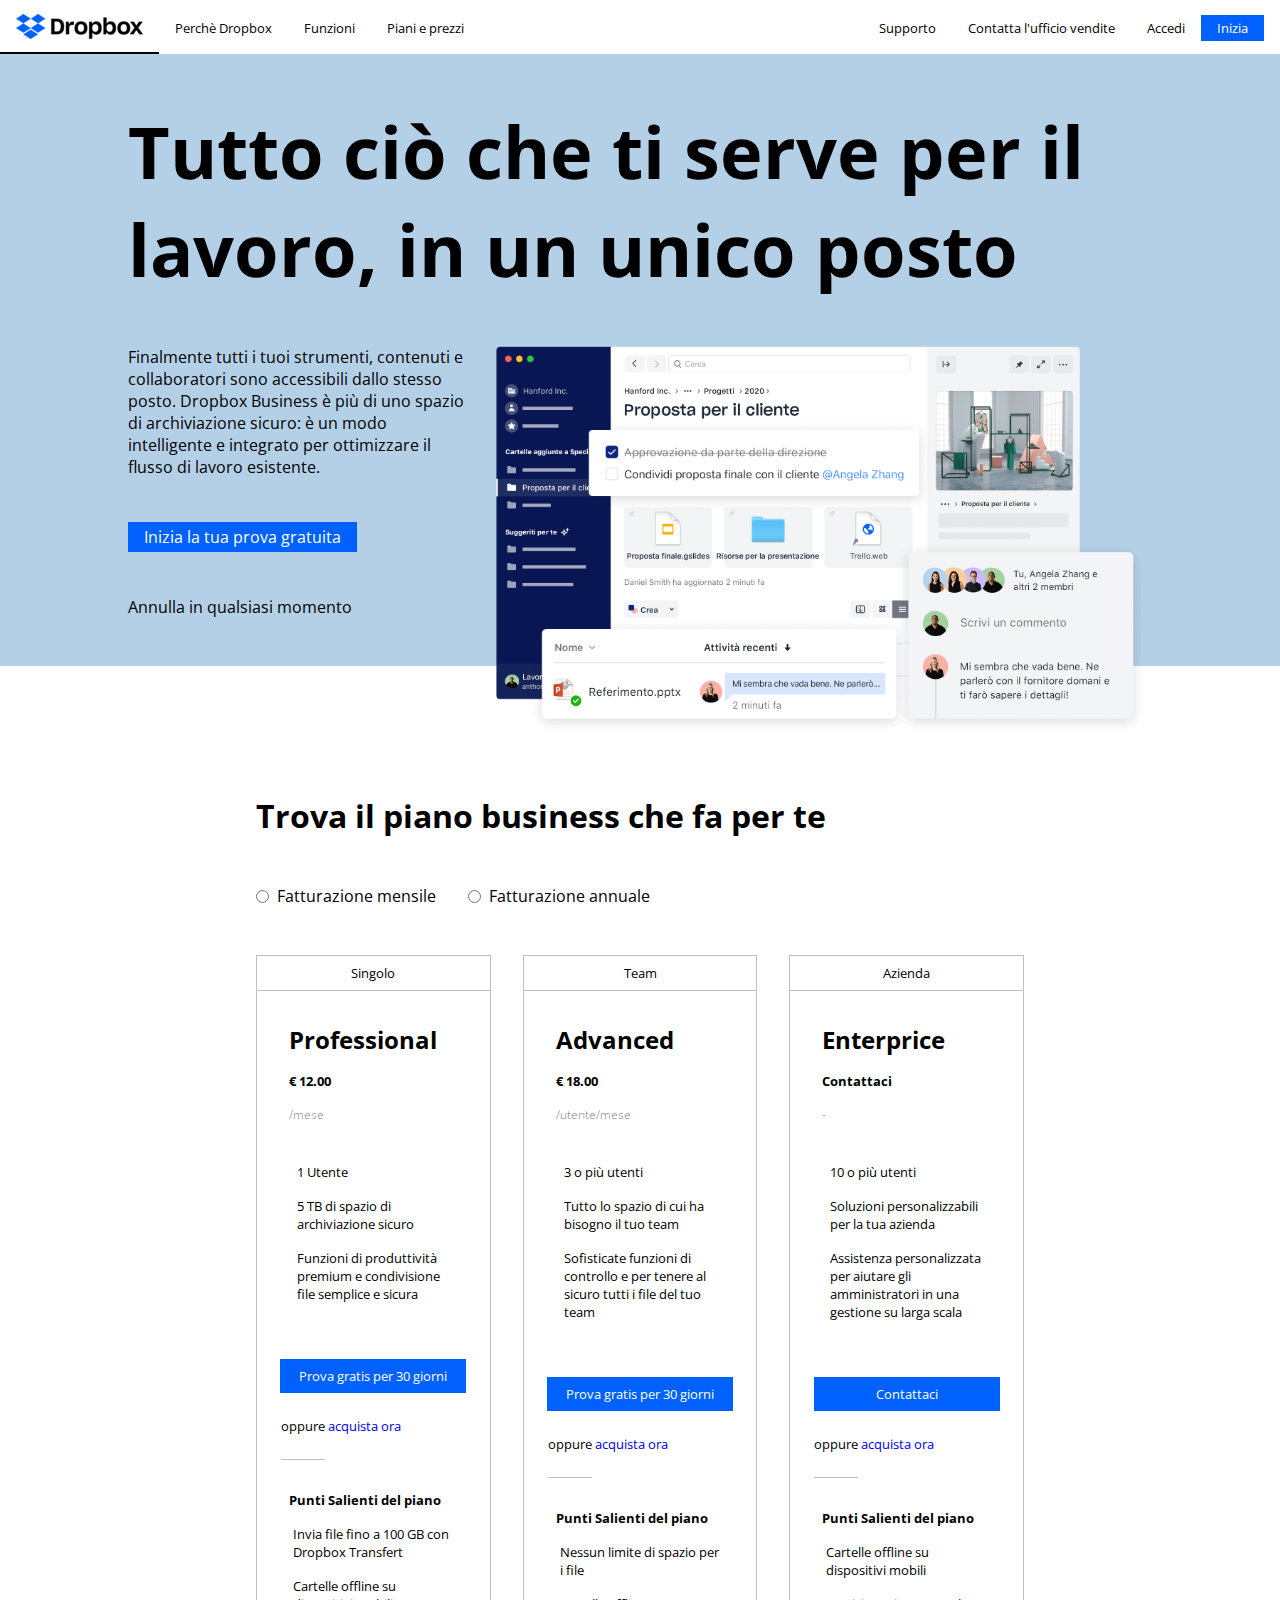
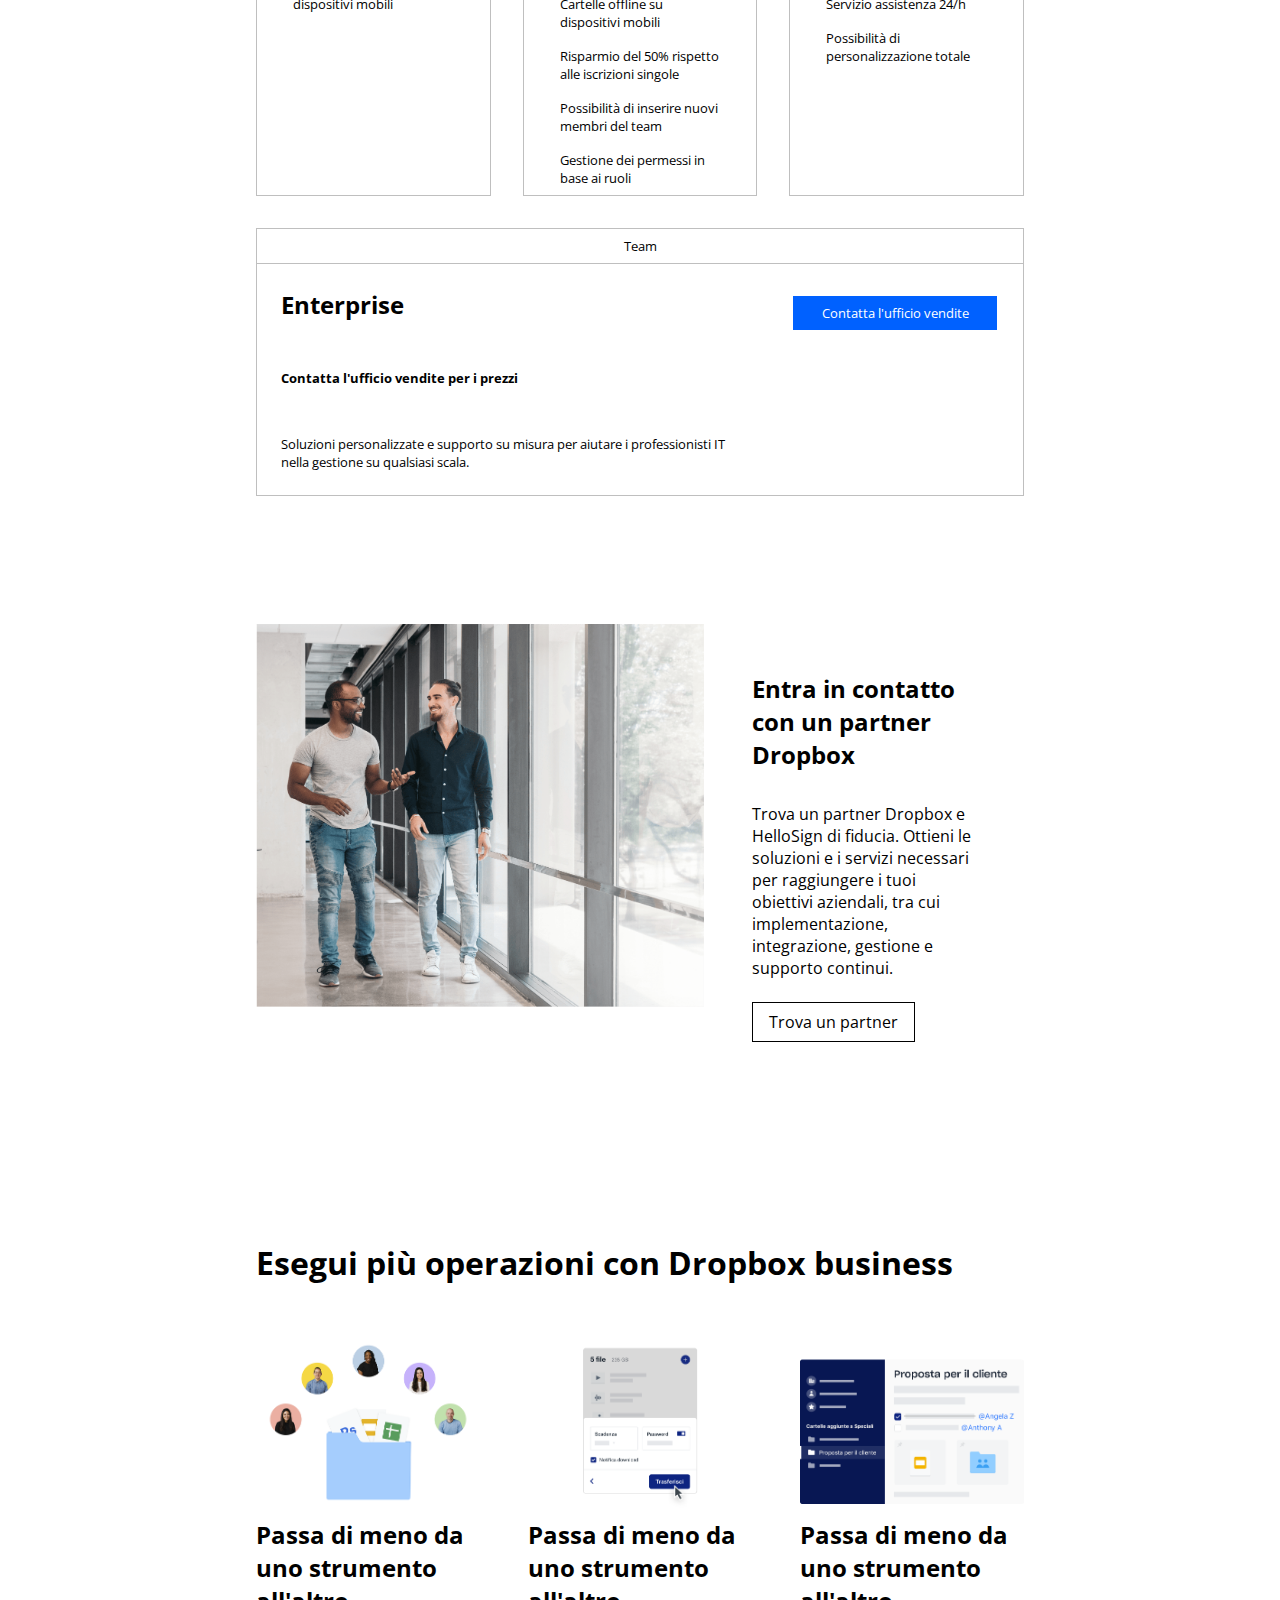
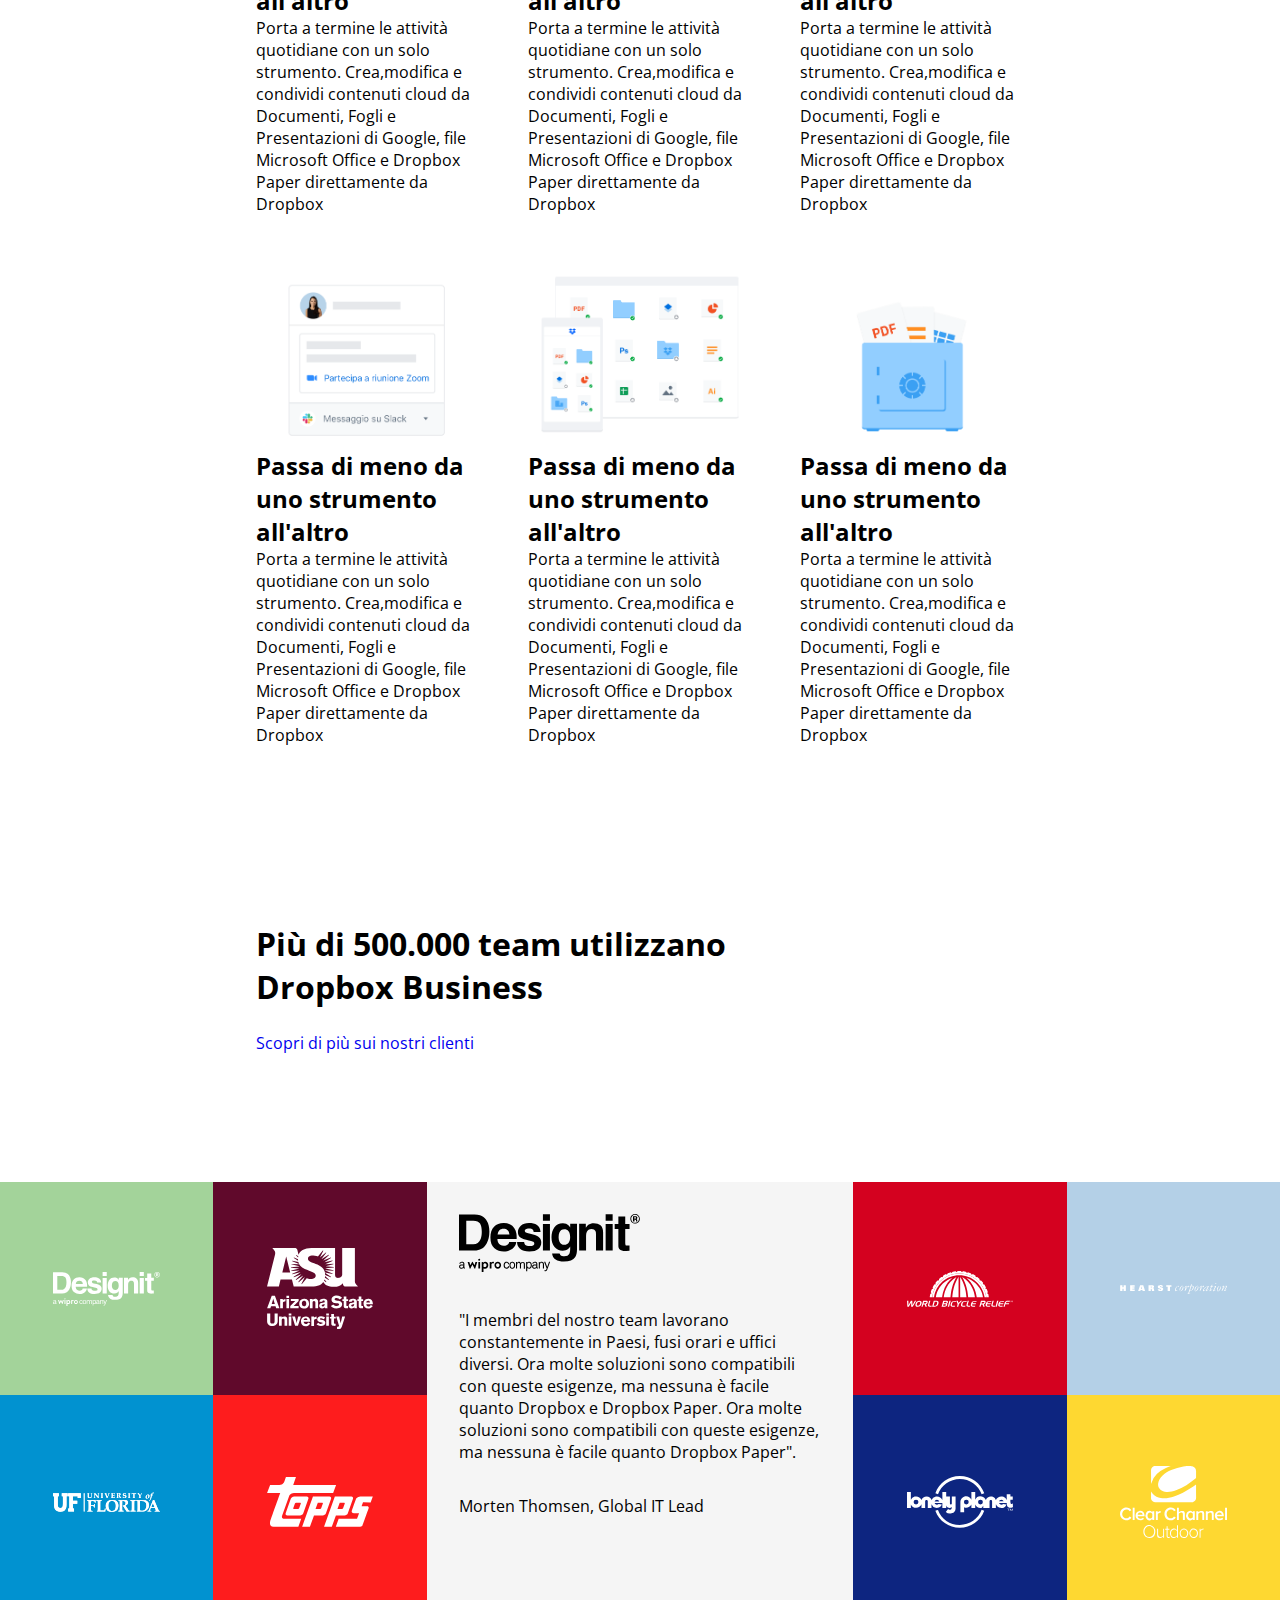
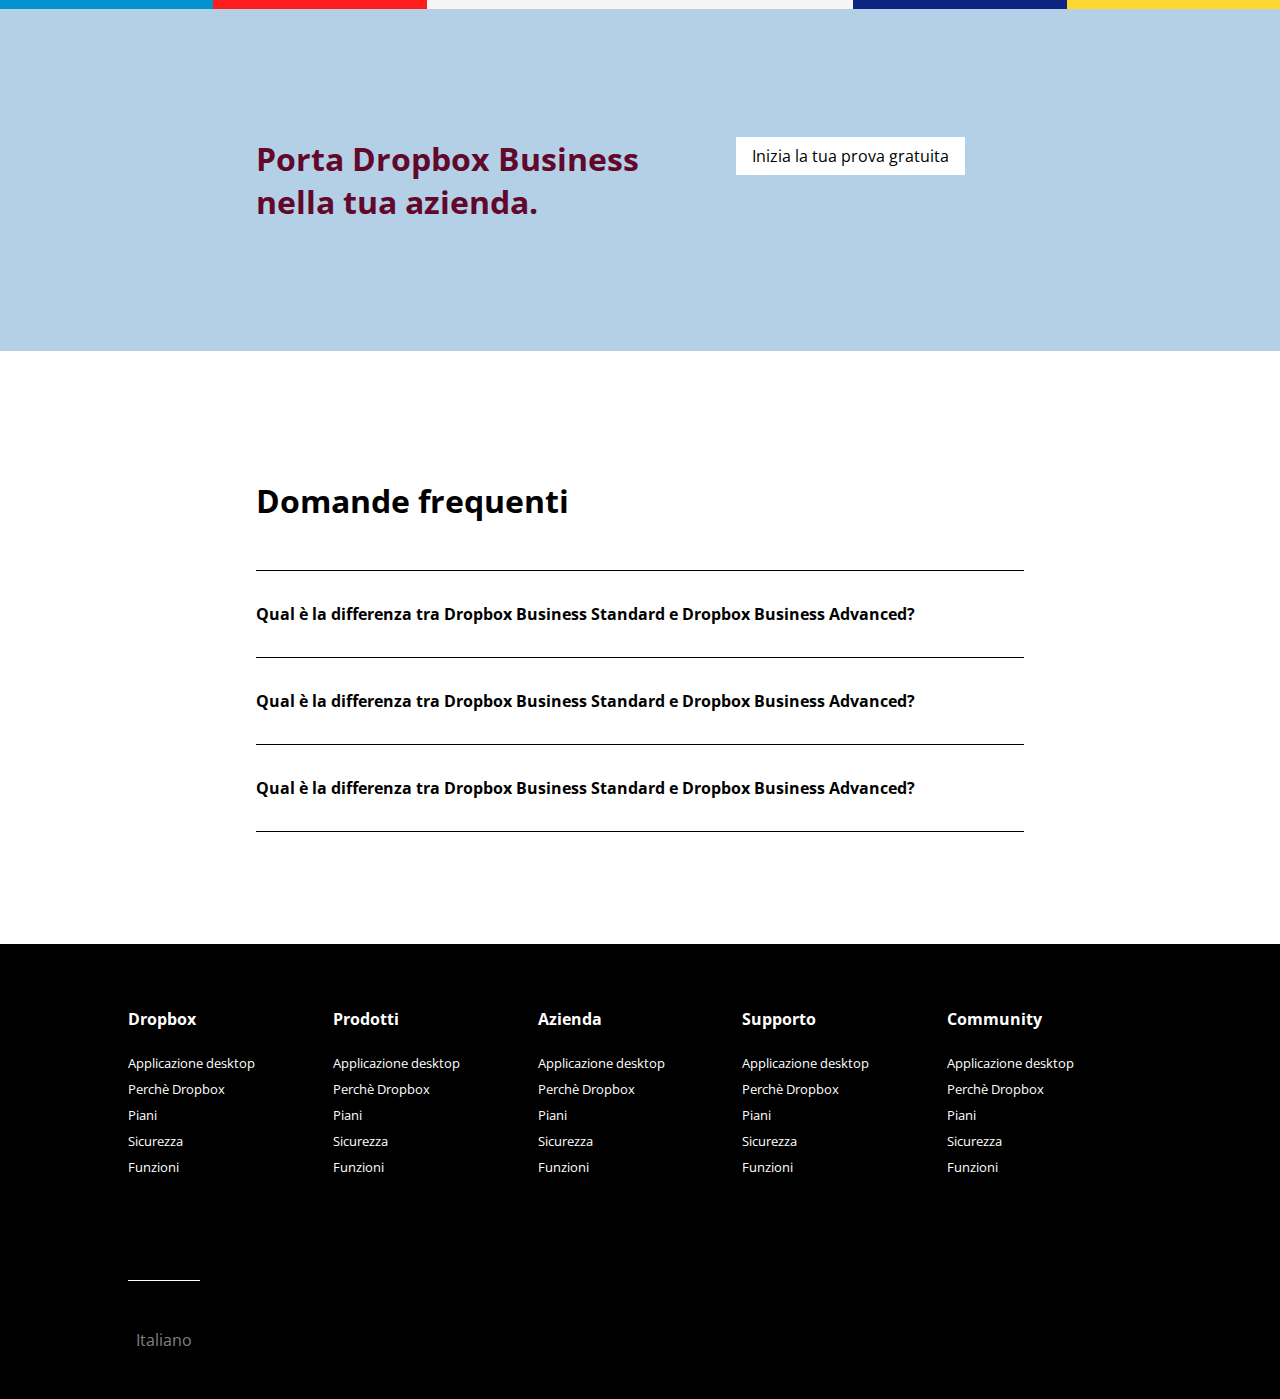
==== index.html @ 18e03925 "various fix" ====
<!DOCTYPE html>
<html lang="en">
<head>
    <meta charset="UTF-8">
    <meta name="viewport" content="width=device-width, initial-scale=1.0">
    <title>DropBox</title>
    <link rel="preconnect" href="https://fonts.googleapis.com">
    <link rel="preconnect" href="https://fonts.gstatic.com" crossorigin>
    <link href="https://fonts.googleapis.com/css2?family=Open+Sans:wght@300;400;500;600;700;800&display=swap" rel="stylesheet">
    <link rel="stylesheet" href="https://cdnjs.cloudflare.com/ajax/libs/font-awesome/6.4.0/css/all.min.css" integrity="sha512-iecdLmaskl7CVkqkXNQ/ZH/XLlvWZOJyj7Yy7tcenmpD1ypASozpmT/E0iPtmFIB46ZmdtAc9eNBvH0H/ZpiBw==" crossorigin="anonymous" referrerpolicy="no-referrer" />
    <link rel="stylesheet" href="./assets/css/style.css">
</head>
<body class="debu">

    <header>
        <nav class="d_flex space_between">
            <div class="left_nav col_5 d_flex items_center">
                <div class="logo d_flex items_center">
                    <a href="#">
                        <img src="./assets/img/logo-small.png" alt="logo dropbox">
                    </a>
                </div>
                <ul class="unstyled_list d_flex items_center">
                    <li>
                        <a href="#">Perchè Dropbox</a>
                    </li>
                    <li>
                        <a href="#">Funzioni</a>
                    </li>
                    <li>
                        <a href="#">Piani e prezzi</a>
                    </li>
                </ul>
            </div>
            <!-- /.left_nav -->

            <div class="right_nav col_5 d_flex items_center flex_end">
                <ul class="unstyled_list d_flex">
                    <li>
                        <a href="#">Supporto</a>
                    </li>
                    <li>
                        <a href="#">Contatta l'ufficio vendite</a>
                    </li>
                    <li>
                        <a href="#">Accedi</a>
                    </li>
                </ul>
                
                <div class="btn_blue">
                    <a href="#">Inizia</a>
                </div>
            </div>
            <!-- /.right_nav -->

        </nav>
        <!-- /nav -->

    </header>
    <!-- /header -->

    <main>
        
        <section id="jumbo">
            <div class="container_centered p_top_6">
                <div id="jumbo_head">
                    <h2>Tutto ciò che ti serve per il lavoro, in un unico posto</h2>
                </div>
                <div id="jumbo_content" class="d_flex p_top_6">
                    <div id="jumbo_description" class="col_4">
                        <div>
                            <p>
                                Finalmente tutti i tuoi strumenti, contenuti e collaboratori sono accessibili dallo stesso posto. Dropbox Business è più di uno spazio di archiviazione sicuro: è un modo intelligente e integrato per ottimizzare il flusso di lavoro esistente.
                            </p>
                        </div>
                        <div class="btn_blue">
                            <a href="#">Inizia la tua prova gratuita</a>
                        </div>
                        <div>Annulla in qualsiasi momento</div>
                        <div>
                            <a href="#planes">
                                <i class="fa-solid fa-arrow-down fa-2xl"></i>
                            </a>
                        </div>
                    </div>
                    <div id="jumbo_img" class="col_8">
                        <img width="100%" src="./assets/img/jumbo.png" alt="immagine jumbotron">
                    </div>
                </div>
            </div>
        </section>
        <!-- /#jumbo -->


        <section id="planes" class="p_top_16">
            <div class="container_centered_xs">
                <h3>
                    Trova il piano business che fa per te
                </h3>
                <div id="billing" class="d_flex gap_4 pad_y_6">
                    <div class="d_flex items_center gap_1">
                        <input type="radio" name="billing" value="month">Fatturazione mensile
                    </div>
                    <div class="d_flex items_center gap_1">
                        <input type="radio" name="billing" value="year">Fatturazione annuale
                    </div>
                </div>
                <!-- /#billing -->

                <div class="row d_flex gap_4">

                    <div class="col_4 plane_col">

                        <div class="text_center name_plane">
                            <i class="fa-solid fa-user"></i>
                            <span>Singolo</span>
                        </div>

                        <div class="plane_block p_top_3">
                            <div>
                                <h4>Professional</h4>
                            </div>
    
                            <div>
                                <strong>&euro; 12.00</strong>
                            </div>
    
                            <div class="term">
                                /mese
                            </div>
                        </div>

                        <div class="plane_block p_top_3">
                            <div class="d_flex gap_1">
                                <div>
                                    <i class="fa-solid fa-user"></i>
                                </div>
                                1 Utente
                            </div>
    
                            <div class="d_flex gap_1">
                                <div>
                                    <i class="fa-solid fa-folder"></i>
                                </div>
                                5 TB di spazio di archiviazione sicuro
                            </div>
    
                            <div class="d_flex gap_1">
                                <div>
                                    <i class="fa-solid fa-share-nodes"></i>
                                </div>
                                Funzioni di produttività premium e condivisione file semplice e sicura
                            </div>
                        </div>

                        <div class="links">
                            <div class="btn_blue_big p_top_6">
                                <a href="#">Prova gratis per 30 giorni</a>
                            </div> 
                        </div>

                        <div class="p_top_3 ">
                            <span>oppure</span>
                            <a href="#">acquista ora</a>
                        </div>

                        <div class="plane_block p_top_6">
                            <div >
                                <strong>Punti Salienti del piano</strong>
                            </div>
    
                            <div class="d_flex">
                                <div>
                                    <i class="fa-solid fa-check fa-lg"></i>
                                </div>
                                <div>Invia file fino a 100 GB con Dropbox Transfert</div>
                            </div>
    
                            <div class="d_flex">
                                <div>
                                    <i class="fa-solid fa-check fa-lg"></i>
                                </div>
                                <div>Cartelle offline su dispositivi mobili</div>
                            </div>
                        </div>
                    </div>
                    <!-- /.col_4 -->

                    <div class="col_4 plane_col">

                        <div class="text_center name_plane">
                            <i class="fa-solid fa-users"></i>
                            <span>Team</span>
                        </div>

                        <div class="plane_block p_top_3">
                            <div>
                                <h4>Advanced</h4>
                            </div>
    
                            <div>
                                <strong>&euro; 18.00</strong>
                            </div>
    
                            <div class="term">
                                /utente/mese
                            </div>
                        </div>

                        <div class="plane_block p_top_3">
                            <div class="d_flex gap_1">
                                <div>
                                    <i class="fa-solid fa-users"></i>
                                </div>
                                3 o più utenti
                            </div>
    
                            <div class="d_flex gap_1">
                                <div>
                                    <i class="fa-solid fa-folder"></i>
                                </div>
                                Tutto lo spazio di cui ha bisogno il tuo team
                            </div>
    
                            <div class="d_flex gap_1">
                                <div>
                                    <i class="fa-solid fa-share-nodes"></i>
                                </div>
                                Sofisticate funzioni di controllo e per tenere al sicuro tutti i file del tuo team
                            </div>
                        </div>

                        <div class="links">
                            <div class="btn_blue_big p_top_6">
                                <a href="#">Prova gratis per 30 giorni</a>
                            </div>
                        </div>
                        
                        <div class="p_top_3 ">
                            <span>oppure</span>
                            <a href="#">acquista ora</a>
                        </div>

                        <div class="plane_block p_top_6">
                            <div >
                                <strong>Punti Salienti del piano</strong>
                            </div>
    
                            <div class="d_flex">
                                <div>
                                    <i class="fa-solid fa-check fa-lg"></i>
                                </div>
                                <div>Nessun limite di spazio per i file</div>
                            </div>
    
                            <div class="d_flex">
                                <div>
                                    <i class="fa-solid fa-check fa-lg"></i>
                                </div>
                                <div>Cartelle offline su dispositivi mobili</div>
                            </div>

                            <div class="d_flex">
                                <div>
                                    <i class="fa-solid fa-check fa-lg"></i>
                                </div>
                                <div>Risparmio del 50% rispetto alle iscrizioni singole</div>
                            </div>
                            
                            <div class="d_flex">
                                <div>
                                    <i class="fa-solid fa-check fa-lg"></i>
                                </div>
                                <div>Possibilità di inserire nuovi membri del team</div>
                            </div>
                            
                            <div class="d_flex">
                                <div>
                                    <i class="fa-solid fa-check fa-lg"></i>
                                </div>
                                <div>Gestione dei permessi in base ai ruoli</div>
                            </div>
                        </div>
                    </div>
                    <!-- /.col_4 -->

                    <div class="col_4 plane_col">

                        <div class="text_center name_plane">
                            <i class="fa-solid fa-building"></i>
                            <span>Azienda</span>
                        </div>

                        <div class="plane_block p_top_3">
                            <div>
                                <h4>Enterprice</h4>
                            </div>
    
                            <div>
                                <strong>Contattaci</strong>
                            </div>
    
                            <div class="term">
                                -
                            </div>
                        </div>

                        <div class="plane_block p_top_3">
                            <div class="d_flex gap_1">
                                <div>
                                    <i class="fa-solid fa-user"></i>
                                </div>
                                10 o più utenti
                            </div>
    
                            <div class="d_flex gap_1">
                                <div>
                                    <i class="fa-solid fa-folder"></i>
                                </div>
                                Soluzioni personalizzabili per la tua azienda
                            </div>
    
                            <div class="d_flex gap_1">
                                <div>
                                    <i class="fa-solid fa-share-nodes"></i>
                                </div>
                                Assistenza personalizzata per aiutare gli amministratori in una gestione su larga scala
                            </div>
                        </div>

                        <div class="links">
                            <div class="btn_blue_big p_top_6">
                                <a href="#">Contattaci</a>
                            </div>
                        </div>

                        <div class="p_top_3 ">
                            <span>oppure</span>
                            <a href="#">acquista ora</a>
                        </div>

                        <div class="plane_block p_top_6">
                            <div >
                                <strong>Punti Salienti del piano</strong>
                            </div>
    
                            <div class="d_flex">
                                <div>
                                    <i class="fa-solid fa-check fa-lg"></i>
                                </div>
                                <div>Cartelle offline su dispositivi mobili</div>
                            </div>
    
                            <div class="d_flex">
                                <div>
                                    <i class="fa-solid fa-check fa-lg"></i>
                                </div>
                                <div>Servizio assistenza 24/h</div>
                            </div>
                            
                            <div class="d_flex">
                                <div>
                                    <i class="fa-solid fa-check fa-lg"></i>
                                </div>
                                <div>Possibilità di personalizzazione totale</div>
                            </div>
                        </div>
                    </div>
                    <!-- /.col_4 -->
                </div>
                <!-- /.row -->

                <div id="enterprise">
                    <div class="text_center name_plane">
                        <i class="fa-solid fa-building"></i>
                        <span>Team</span>
                    </div>

                    <div class="row d_flex">
                        <div class="col_8">
                            <div>
                                <h4>Enterprise</h4>
                            </div>
                            <div>
                                <strong>
                                    Contatta l'ufficio vendite per i prezzi
                                </strong>
                            </div>
                            <div>
                                Soluzioni personalizzate e supporto su misura per aiutare i professionisti IT nella gestione su qualsiasi scala.
                            </div>
                        </div>
                        <!-- /col_8 -->

                        <div class="col_4">
                            <div class="btn_blue_big p_top_4">
                                <a href="#">Contatta l'ufficio vendite</a>
                            </div>
                        </div>
                        <!-- /.col_4 -->

                    </div>

                </div>
                <!-- /#enterprise -->
            </div>
        </section>
        <!-- /#planes -->


        <section id="partner" class="p_top_16">
            <div class="container_centered_xs">
                <div class="row d_flex">
                    <div class="col_7">
                        <img width="100%" src="./assets/img/partner.png" alt="">
                    </div>
                    <!-- /col_7 -->

                    <div class="col_5">
                        <div>
                            <h4>
                                Entra in contatto con un partner Dropbox
                            </h4>
                        </div>
                        <div>
                            Trova un partner Dropbox e HelloSign di fiducia. Ottieni le soluzioni e i servizi necessari per raggiungere i tuoi obiettivi aziendali, tra cui implementazione, integrazione, gestione e supporto continui.
                        </div>
                        <div class="btn_light">
                            <a href="#">Trova un partner</a>
                        </div>
                    </div>
                    <!-- /.col_5 -->

                </div>
                <!-- /.row -->

            </div>
        </section>
        <!-- /#partner -->


        <section id="operations"  class="p_top_16">
            <div class="container_centered_xs">
                <div>
                    <h3>Esegui più operazioni con Dropbox business</h3>
                </div>

                <div class="row d_flex wrap p_top_3">
                    <div class="col_4">
                        <div>
                            <img width="100%" src="./assets/img/business-feature-switching-tools.png" alt="">
                        </div>

                        <div>
                            <h4>
                                Passa di meno da uno strumento all'altro
                            </h4>
                        </div>

                        <div>
                            Porta a termine le attività quotidiane con un solo strumento. Crea,modifica e condividi contenuti cloud da Documenti, Fogli e Presentazioni di Google, file Microsoft Office e Dropbox Paper direttamente da Dropbox
                        </div>

                    </div>
                    <!-- /.col_4 -->

                    <div class="col_4">
                        <div>
                            <img width="100%" src="./assets/img/business-feature-send-files-it.png" alt="">
                        </div>

                        <div>
                            <h4>
                                Passa di meno da uno strumento all'altro
                            </h4>
                        </div>

                        <div>
                            Porta a termine le attività quotidiane con un solo strumento. Crea,modifica e condividi contenuti cloud da Documenti, Fogli e Presentazioni di Google, file Microsoft Office e Dropbox Paper direttamente da Dropbox
                        </div>

                    </div>
                    <!-- /.col_4 -->

                    <div class="col_4">
                        <div>
                            <img width="100%" src="./assets/img/business-feature-coordinate-it.png" alt="">
                        </div>

                        <div>
                            <h4>
                                Passa di meno da uno strumento all'altro
                            </h4>
                        </div>

                        <div>
                            Porta a termine le attività quotidiane con un solo strumento. Crea,modifica e condividi contenuti cloud da Documenti, Fogli e Presentazioni di Google, file Microsoft Office e Dropbox Paper direttamente da Dropbox
                        </div>

                    </div>
                    <!-- /.col_4 -->

                    <div class="col_4">
                        <div>
                            <img width="100%" src="./assets/img/business-feature-integrations-it.png" alt="">
                        </div>

                        <div>
                            <h4>
                                Passa di meno da uno strumento all'altro
                            </h4>
                        </div>

                        <div>
                            Porta a termine le attività quotidiane con un solo strumento. Crea,modifica e condividi contenuti cloud da Documenti, Fogli e Presentazioni di Google, file Microsoft Office e Dropbox Paper direttamente da Dropbox
                        </div>

                    </div>
                    <!-- /.col_4 -->

                    <div class="col_4">
                        <div>
                            <img width="100%" src="./assets/img/business-feature-multi-device.png" alt="">
                        </div>

                        <div>
                            <h4>
                                Passa di meno da uno strumento all'altro
                            </h4>
                        </div>

                        <div>
                            Porta a termine le attività quotidiane con un solo strumento. Crea,modifica e condividi contenuti cloud da Documenti, Fogli e Presentazioni di Google, file Microsoft Office e Dropbox Paper direttamente da Dropbox
                        </div>

                    </div>
                    <!-- /.col_4 -->

                    <div class="col_4">
                        <div>
                            <img width="100%" src="./assets/img/business-feature-security.png" alt="">
                        </div>

                        <div>
                            <h4>
                                Passa di meno da uno strumento all'altro
                            </h4>
                        </div>

                        <div>
                            Porta a termine le attività quotidiane con un solo strumento. Crea,modifica e condividi contenuti cloud da Documenti, Fogli e Presentazioni di Google, file Microsoft Office e Dropbox Paper direttamente da Dropbox
                        </div>

                    </div>
                    <!-- /.col_4 -->

                </div>
            </div>
        </section>
        <!-- #operations -->


        <section id="clients" class="p_top_16">
            <div class="container_centered_xs">
                <div class="col_8">
                    <div class="p_top_3">
                        <h3>
                            Più di 500.000 team utilizzano Dropbox Business
                        </h3>
                    </div>
    
                    <div class="p_top_3">
                        <a href="#">Scopri di più sui nostri clienti</a>
                    </div>
                </div>
            </div>

            <div id="container_box_client" class="d_flex p_top_16">
                <div class="left_box col_4 d_flex wrap">
                    <div class="square_1">
                        <img src="./assets/img/designit.svg" alt="">
                    </div>
                    <div class="square_2">
                        <img src="./assets/img/arizona_state_university.svg" alt="">
                    </div>
                    <div class="square_3">
                        <img src="./assets/img/university_of_florida.svg" alt="">
                    </div>
                    <div class="square_4">
                        <img src="./assets/img/topps.svg" alt="">
                    </div>
                </div>
                <!-- /.left_box -->

                <div class="description_box col_4">
                    <div>
                        <img src="./assets/img/designit.svg" alt="">
                    </div>

                    <div>
                        "I membri del nostro team lavorano constantemente in Paesi, fusi orari e uffici diversi. Ora molte soluzioni sono compatibili con queste esigenze, ma nessuna è facile quanto Dropbox e Dropbox Paper. Ora molte soluzioni sono compatibili con queste esigenze, ma nessuna è facile quanto Dropbox Paper".
                    </div>

                    <div>
                        Morten Thomsen, Global IT Lead
                    </div>
                </div>
                <!-- /.description_box -->

                <div class="right_box col_4 d_flex wrap">
                    <div class="square_5">
                        <img src="./assets/img/world_bicycle_relief.svg" alt="">
                    </div>
                    <div class="square_6">
                        <img src="./assets/img/hearst_corp.svg" alt="">
                    </div>
                    <div class="square_7">
                        <img src="./assets/img/lonely_planet.svg" alt="">
                    </div>
                    <div class="square_8">
                        <img src="./assets/img/clear_channel.svg" alt="">
                    </div>
                </div>
                <!-- /.right_box -->

            </div>
            <!-- /.container_box_client -->

            <div id="business">
                <div class="container_centered_xs d_flex">
                    <div class="col_6">
                        <h3>Porta Dropbox Business nella tua azienda.</h3>
                    </div>
                    <div class="col_6">
                        <div class="btn_light d_flex">
                            <a href="#">Inizia la tua prova gratuita</a>
                        </div>
                    </div>
                </div>
            </div>
        </section>
        <!-- /#clients -->

        <section id="faq" class="p_top_16">
            <div class="container_centered_xs">
                <div>
                    <h3>Domande frequenti</h3>
                </div>

                <div class="question_row">
                    <div class=" d_flex space_between items_center">
                        <div class="question">
                            Qual è la differenza tra Dropbox Business Standard e Dropbox Business Advanced?
                        </div>
                        <div class="arrow">
                            <i class="fa-solid fa-chevron-down fa-xs"></i>
                            <i class="fa-solid fa-chevron-up fa-xs"></i>
                        </div>
                    </div>
                    <div class="answer p_top_4">
                        Lorem ipsum dolor sit amet consectetur adipisicing elit. Totam a veritatis placeat alias deleniti esse excepturi amet blanditiis quidem doloremque. Repudiandae ipsa magni ullam quas aperiam. Voluptatem aliquid temporibus neque.
                    </div>
                </div>

                <div class="question_row">
                    <div class=" d_flex space_between items_center">
                        <div class="question">
                            Qual è la differenza tra Dropbox Business Standard e Dropbox Business Advanced?
                        </div>
                        <div class="arrow">
                            <i class="fa-solid fa-chevron-down fa-xs"></i>
                            <i class="fa-solid fa-chevron-up fa-xs"></i>
                        </div>
                    </div>
                    <div class="answer p_top_4">
                        Lorem ipsum dolor sit amet consectetur adipisicing elit. Harum a officia assumenda hic quod neque voluptas esse porro, quia, accusamus nemo fugiat unde tempore ipsum sint. Ducimus rerum dignissimos praesentium?
                    </div>
                </div>

                <div class="question_row">
                    <div class=" d_flex space_between items_center">
                        <div class="question">
                            Qual è la differenza tra Dropbox Business Standard e Dropbox Business Advanced?
                        </div>
                        <div class="arrow">
                            <i class="fa-solid fa-chevron-down fa-xs"></i>
                            <i class="fa-solid fa-chevron-up fa-xs"></i>
                        </div>
                    </div>
                    <div class="answer p_top_4">
                        Lorem ipsum dolor sit amet consectetur adipisicing elit. Impedit consequuntur eveniet optio voluptate voluptas eum ipsa quidem sed aspernatur maiores ratione error adipisci earum doloribus, nihil, commodi soluta autem consectetur!
                    </div>
                </div>
            </div>
        </section>
        <!-- /#faq -->
        
    </main>
    <!-- /main -->

    <footer>
        <div class="container_centered">
            <div class="footer_top d_flex">
                <div>
                    <ul class="unstyled_list">
                        <li>
                            <h4>Dropbox</h4>
                        </li>
                        <li>
                            <a href="#">Applicazione desktop</a>
                        </li>
                        <li>
                            <a href="#">Perchè Dropbox</a>
                        </li>
                        <li>
                            <a href="#">Piani</a>
                        </li>
                        <li>
                            <a href="#">Sicurezza</a>
                        </li>
                        <li>
                            <a href="#">Funzioni</a>
                        </li>
                    </ul>
                </div>
                <div>
                    <ul class="unstyled_list">
                        <li>
                            <h4>Prodotti</h4>
                        </li>
                        <li>
                            <a href="#">Applicazione desktop</a>
                        </li>
                        <li>
                            <a href="#">Perchè Dropbox</a>
                        </li>
                        <li>
                            <a href="#">Piani</a>
                        </li>
                        <li>
                            <a href="#">Sicurezza</a>
                        </li>
                        <li>
                            <a href="#">Funzioni</a>
                        </li>
                    </ul>
                </div>
                <div>
                    <ul class="unstyled_list">
                        <li>
                            <h4>Azienda</h4>
                        </li>
                        <li>
                            <a href="#">Applicazione desktop</a>
                        </li>
                        <li>
                            <a href="#">Perchè Dropbox</a>
                        </li>
                        <li>
                            <a href="#">Piani</a>
                        </li>
                        <li>
                            <a href="#">Sicurezza</a>
                        </li>
                        <li>
                            <a href="#">Funzioni</a>
                        </li>
                    </ul>
                </div>
                <div>
                    <ul class="unstyled_list">
                        <li>
                            <h4>Supporto</h4>
                        </li>
                        <li>
                            <a href="#">Applicazione desktop</a>
                        </li>
                        <li>
                            <a href="#">Perchè Dropbox</a>
                        </li>
                        <li>
                            <a href="#">Piani</a>
                        </li>
                        <li>
                            <a href="#">Sicurezza</a>
                        </li>
                        <li>
                            <a href="#">Funzioni</a>
                        </li>
                    </ul>
                </div>
                <div>
                    <ul class="unstyled_list">
                        <li>
                            <h4>Community</h4>
                        </li>
                        <li>
                            <a href="#">Applicazione desktop</a>
                        </li>
                        <li>
                            <a href="#">Perchè Dropbox</a>
                        </li>
                        <li>
                            <a href="#">Piani</a>
                        </li>
                        <li>
                            <a href="#">Sicurezza</a>
                        </li>
                        <li>
                            <a href="#">Funzioni</a>
                        </li>
                    </ul>
                </div>
            </div>
            <!-- /.footer_top -->

            <div class="footer_bottom">
                <div class="language d_flex gap_1">
                    <div>
                        <i class="fa-solid fa-earth-americas"></i>
                    </div>
                    <div>Italiano</div>
                    <div>
                        <i class="fa-solid fa-sort-up fa-2xs"></i>
                    </div>
                </div>
            </div>
            <!-- /.footer_bottom -->

        </div>
    </footer>
    <!-- /footer -->

</body>
</html>
---- assets/css/style.css ----
/* #region common */

* {
    box-sizing: border-box;
    margin: 0;
    padding: 0;
}

body {
    font-family: 'Open Sans', sans-serif;
}

:root {
    --db-black: rgb(0, 0, 0);
    --db-white: rgb(255, 255, 255);
    --db-light: rgb(245, 245, 245);
    --db-btn: rgb(0, 97, 255);
    --db-bg-jumbo: rgb(180, 208, 231);
    --db-business: rgb(97, 8, 43);

    --db-big-square: rgb(245, 245, 245);
    --db-square1: rgb(163, 211, 154);
    --db-square2: rgb(96, 9, 43);
    --db-square3: rgb(1, 146, 208);
    --db-square4: rgb(254, 28, 29);
    --db-square5: rgb(212, 1, 31);
    --db-square6: rgb(180, 208, 231);
    --db-square7: rgb(13, 37, 128);
    --db-square8: rgb(254, 216, 49);
}

a {
    text-decoration: none;
}

header {
    position: sticky;
    top: 0;
    left: 0;
    background-color: var(--db-white);
}

header a {
    color: var(--db-black);
    font-size: 0.8rem;
}

h3 {
    font-size: 2rem;
}

h4 {
    font-size: 1.5rem;
}

footer {
    background-color: var(--db-black);
}


footer, footer a{
    color: white;
}
/* #endregion common */



/* #region header */

nav li {
    padding: 1rem;
}

.logo {
    height: 100%;
    padding: 0 1rem;
}

.logo img {
    display: block;
}

.right_nav > div {
    padding-right: 1rem;
}

/* #endregion header */



/* #region main */

/* section jumbo */
#jumbo {
    background-color: var(--db-bg-jumbo);
}

#jumbo_head {
    font-size: 3rem;
}


#jumbo_description > div {
    padding-bottom: 3rem;
}

#jumbo_description div:last-of-type {
    padding-bottom: 0;
}

#jumbo_description div:last-of-type a{
    color: var(--db-black);
}

#jumbo_img {
    margin-bottom: -5rem;
}

/* section planes */


.plane_col {
    border: 1px solid rgba(0, 0, 0, 0.25);
    font-size: 0.8rem;
}
.name_plane {
    border-bottom: 1px solid rgba(0, 0, 0, 0.25);
    padding: 0.5rem 0;
    font-size: 0.8rem;
}

.plane_col > div {
    padding-left: 1.5rem;
    padding-right: 1.5rem;
}

.plane_col > div.links {
    padding-left: 0;
    padding-right: 0;
}

#planes .btn_blue_big a {
    display: block;
    width: 80%;
    margin: auto;
}


.plane_block > div {
    padding: 0.5rem 0.5rem;
}



#planes .col_4 .p_top_3 span {
    padding-bottom: 1.5rem;
    border-bottom:  1px solid rgba(0, 0, 0, 0.25);
}

.fa-check {
    color: var(--db-btn);
    padding-right: 0.25rem;
}

.term {
    font-size: 0.75rem;
    color: grey;
    font-weight: 300;
}

#enterprise {
    margin-top: 2rem;
    border: 1px solid rgba(0, 0, 0, 0.25);
    font-size: 0.8rem;
}

#enterprise .col_8 > div {
    padding: 1.5rem;
}


/* section partner */
#partner .col_5 {
    padding: 3rem;
}

#partner .col_5 > div {
    padding-bottom: 2rem;
}

/* section operations */
#operations .row .col_4 {
    padding: 1.5rem;
}

#operations .row {
    margin: 0 -1.5rem;
}

/* section clients */

#container_box_client .left_box > div, #container_box_client .right_box > div {
    width: 50%;
    aspect-ratio: 1;

    display: flex;
    align-items: center;
    justify-content: center;
}

#clients img {
    width: 50%;
}

#clients .left_box img, #clients .right_box img {
    filter: invert(100%) sepia(99%) saturate(2%) hue-rotate(252deg) brightness(107%) contrast(100%);
}

#clients .description_box {
    background-color: var(--db-big-square);
    padding: 2rem;
}
#clients .description_box > div {
    padding-bottom: 2rem;
}

.square_1 {
    background-color: var(--db-square1);
}
.square_2 {
    background-color: var(--db-square2);
}
.square_3 {
    background-color: var(--db-square3);
}
.square_4 {
    background-color: var(--db-square4);
}
.square_5 {
    background-color: var(--db-square5);
}
.square_6 {
    background-color: var(--db-square6);
}
.square_7 {
    background-color: var(--db-square7);
}
.square_8 {
    background-color: var(--db-square8);
}

#business {
    background-color: var(--db-bg-jumbo);
}
#business .container_centered_xs > div {
    padding: 8rem 0;
}

#business .btn_light {
    padding-left: 6rem;
}

#business .btn_light a {
    border: none;
}

#business h3 {
    color: var(--db-business);
}
/* section faq */

#faq {
    padding-bottom: 7rem;
}

#faq h3 {
    padding-bottom: 3rem;
    border-bottom: 1px solid black;
}

#faq .question_row {
    border-bottom: 1px solid black;
    padding: 2rem 0;
}

.answer {
    font-size: 0.9rem;
    display: none;
}

.question_row .arrow :last-of-type {
    display: none;
}

.question {
    font-weight: 700;
}
/* #endregion main */



/* #region footer */

.footer_top h4 {
    font-size: 1rem;
}

.footer_top > div {
    width: calc(100% / 5);
    min-width: 150px;
    
    padding-top: 4rem;
}

.footer_top {
    padding-bottom: 6rem;
}

.footer_bottom {
    display: inline-block;
    color: grey;
    border-top: 1px solid white;
    padding: 3rem 0;
}

.footer_top ul li:first-of-type {
    padding-bottom: 1.5rem;
    font-size: 1rem;
}

.footer_top ul li {
    padding-bottom: 0.5rem;
    font-size: 0.8rem;
}
/* #endregion footer */


/* #region utilities */
.d_flex {
    display: flex;
}

.space_between {
    justify-content: space-between;
}

.items_center {
    align-items: center;
}

.flex_end {
    justify-content: flex-end;
}
.wrap {
    flex-wrap: wrap;
}

.gap_4 {
    gap: 2rem;
}

.gap_2 {
    gap: 1rem;
}

.gap_1 {
    gap: 0.5rem;
}

.pad_y_6 {
    padding: 3rem 0;
}

.p_top_3 {
    padding-top: 1.5rem;
}

.p_top_4 {
    padding-top: 2rem;
}

.p_top_6 {
    padding-top: 3rem;
}

.p_top_16 {
    padding-top: 8rem;
}

.text_center {
    text-align: center;
}

.unstyled_list {
    list-style: none;
}

.container_centered {
    width: 80%;
    max-width: 1170px;
    margin: auto;
}

.container_centered_xs {
    width: 60%;
    max-width: 1000px;
    margin: auto;
}

.col_4 {
    width: calc(100% / 12 * 4);
    min-width: 200px;
}
.col_5 {
    width: calc(100% / 12 * 5);
    min-width: 200px;
}

.col_6 {
    width: calc(100% / 12 * 6);
    min-width: 200px;
}

.col_7 {
    width: calc(100% / 12 * 7);
    min-width: 200px;
}
.col_8 {
    width: calc(100% / 12 * 8);
    min-width: 200px;
}

.btn_blue a {
    background-color: var(--db-btn);
    color: var(--db-white);
    padding: 0.25rem 1rem;
}

.btn_blue_big a {
    background-color: var(--db-btn);
    color: var(--db-white);
    padding: 0.5rem 0.5rem;
    text-align: center;
}

.btn_light a {
    background-color: var(--db-white);
    color: var(--db-black);
    padding: 0.5rem 1rem;
    border: 1px solid black;
}


/* #endregion utilities */

/* #region effects */

header li:hover, header .logo:hover {
    border-bottom: 2px solid black;
}

.btn_blue a {
    transition: background-color 0.3s;
}
.btn_blue a:hover {
    background-color: rgba(0, 98, 255, 0.7);
}

.btn_blue_big a {
    transition: background-color 0.3s;
}
.btn_blue_big a:hover {
    background-color: rgba(0, 98, 255, 0.7);
}


.btn_light a {
    transition: background-color 0.3s, color 0.3s;
}

.btn_light a:hover {
    background-color: var(--db-black);
    color: var(--db-light);
}


#clients .col_8 a:hover, #planes .col_4 .p_top_3 a:hover {
    text-decoration: underline;
}


#operations .col_4 {
    transition: box-shadow 0.5s;
}
#operations .col_4:hover {
    box-shadow: 0 0 10px rgba(0, 0, 0, 0.25);
}


.question_row:hover .answer {
    display: block;
}

.question_row:hover .arrow :last-of-type {
    display: block;
}
.question_row:hover .arrow :first-of-type {
    display: none;
}


footer a:hover {
    text-decoration: underline;
}

/* #endregion effects */

/* #region debug */
.debug header {
    background-color: red;
}

.debug main {
    min-height: 1000px;
    background-color: blue;
}

.debug footer {
    height: 400px;
    background-color: rgb(198, 0, 0);
}

.debug nav li {
    border: 1px dashed black;
}

.debug [class^=container_centered]{
    border: 1px dashed black;
    min-height: 200px;
}

.debug #jumbo_head {
    min-height: 50px;
    background-color: rgb(71, 71, 71);
}

.debug #jumbo_content {
    background-color: rgb(243, 101, 0);
    min-height: 200px;
}

.debug #jumbo_description, .debug #jumbo_img {
    background-color: yellow;
    min-height: 200px;
    border: 1px dashed black;
}

.debug #planes {
    background-color: bisque;
}

.debug #planes h3 {
    border: 1px dashed;
    font-size: 1.5rem;
}

.debug #billing > div {
    border: 1px dashed;
}

.debug #planes .row > .col_4 {
    min-height: 200px;
}

.debug #planes .col_4 > div {
    border: 1px dashed;
    padding: 1rem;
}

.debug [class^=col_] {
    border: 1px dashed;
    background-color: red;
}

.debug #enterprise {
    background-color: red;
}


.debug #partner {
    background-color: chocolate;
}
.debug #partner .row {
    min-height: 200px;
}

.debug #clients {
    background-color: springgreen;
}

.debug .footer_top > div {
    border: 1px dashed;
    background-color: yellow;
}

/* #endregion debug */
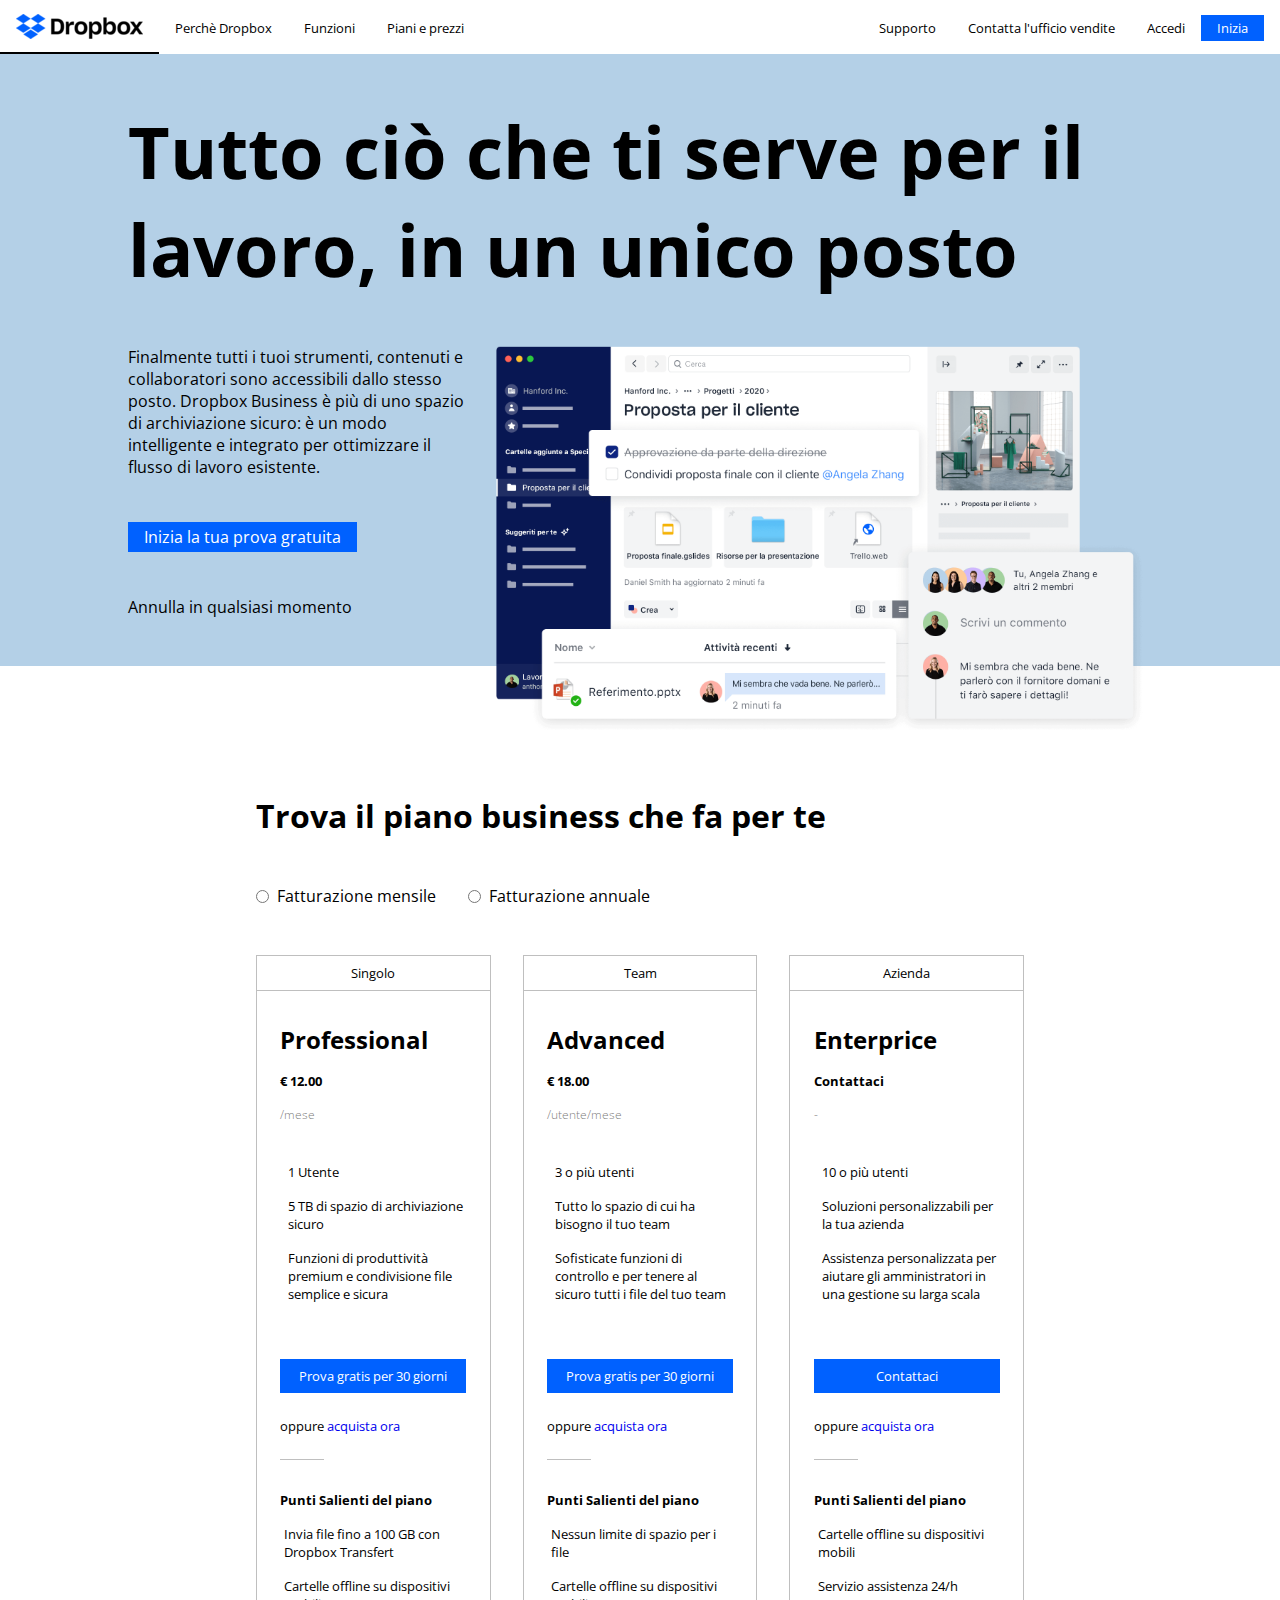
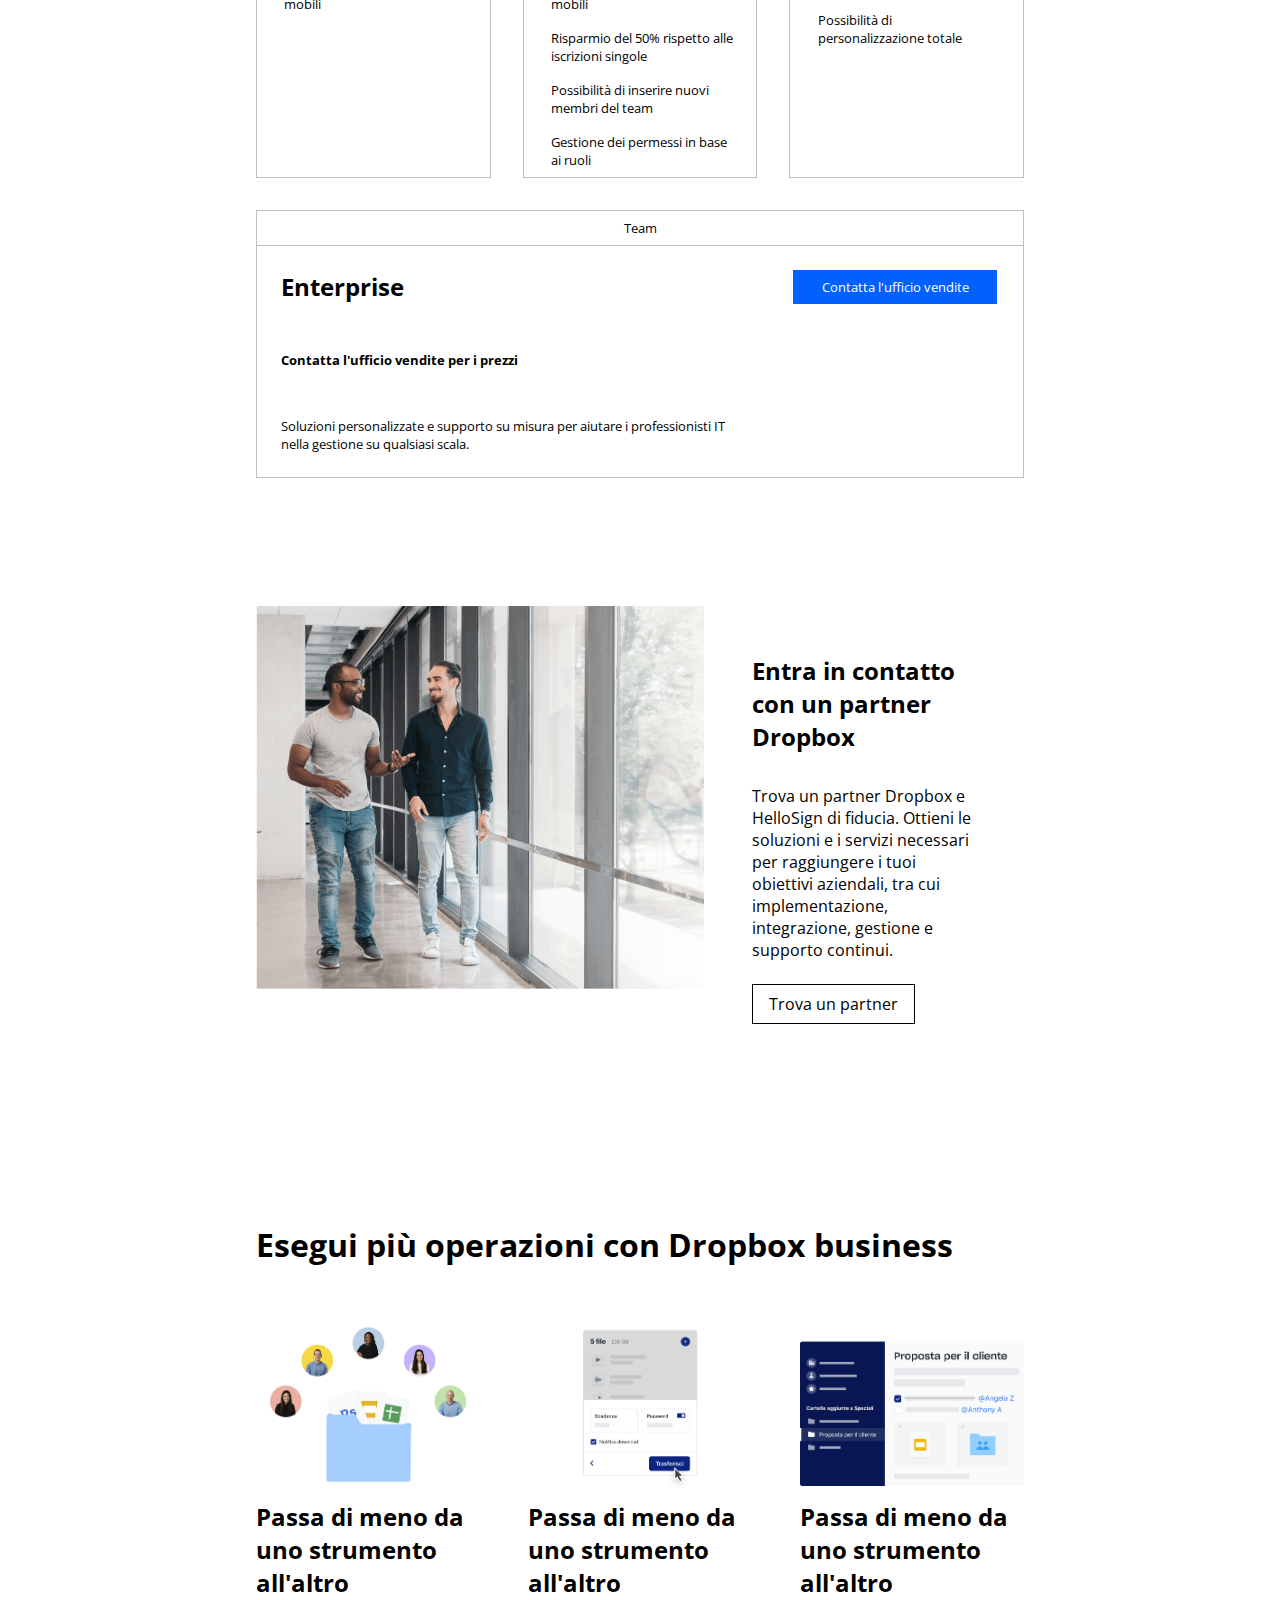
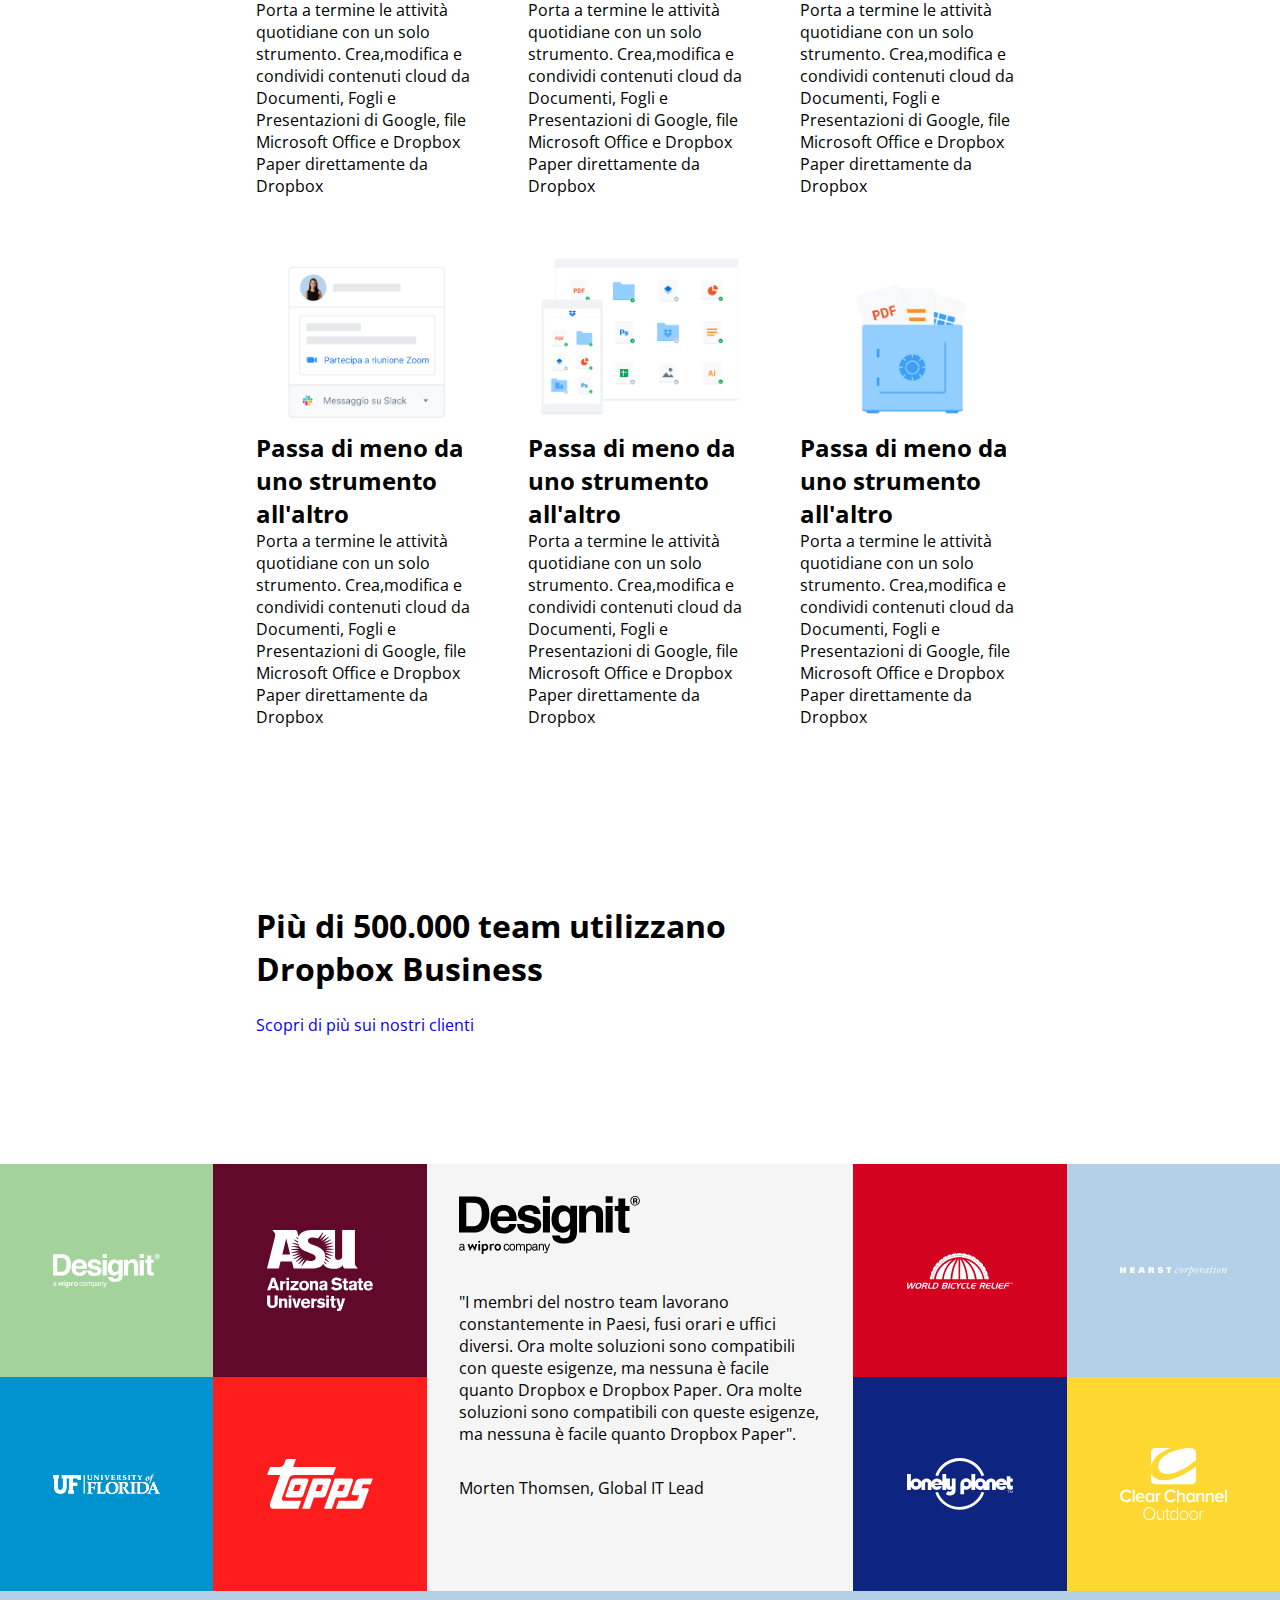
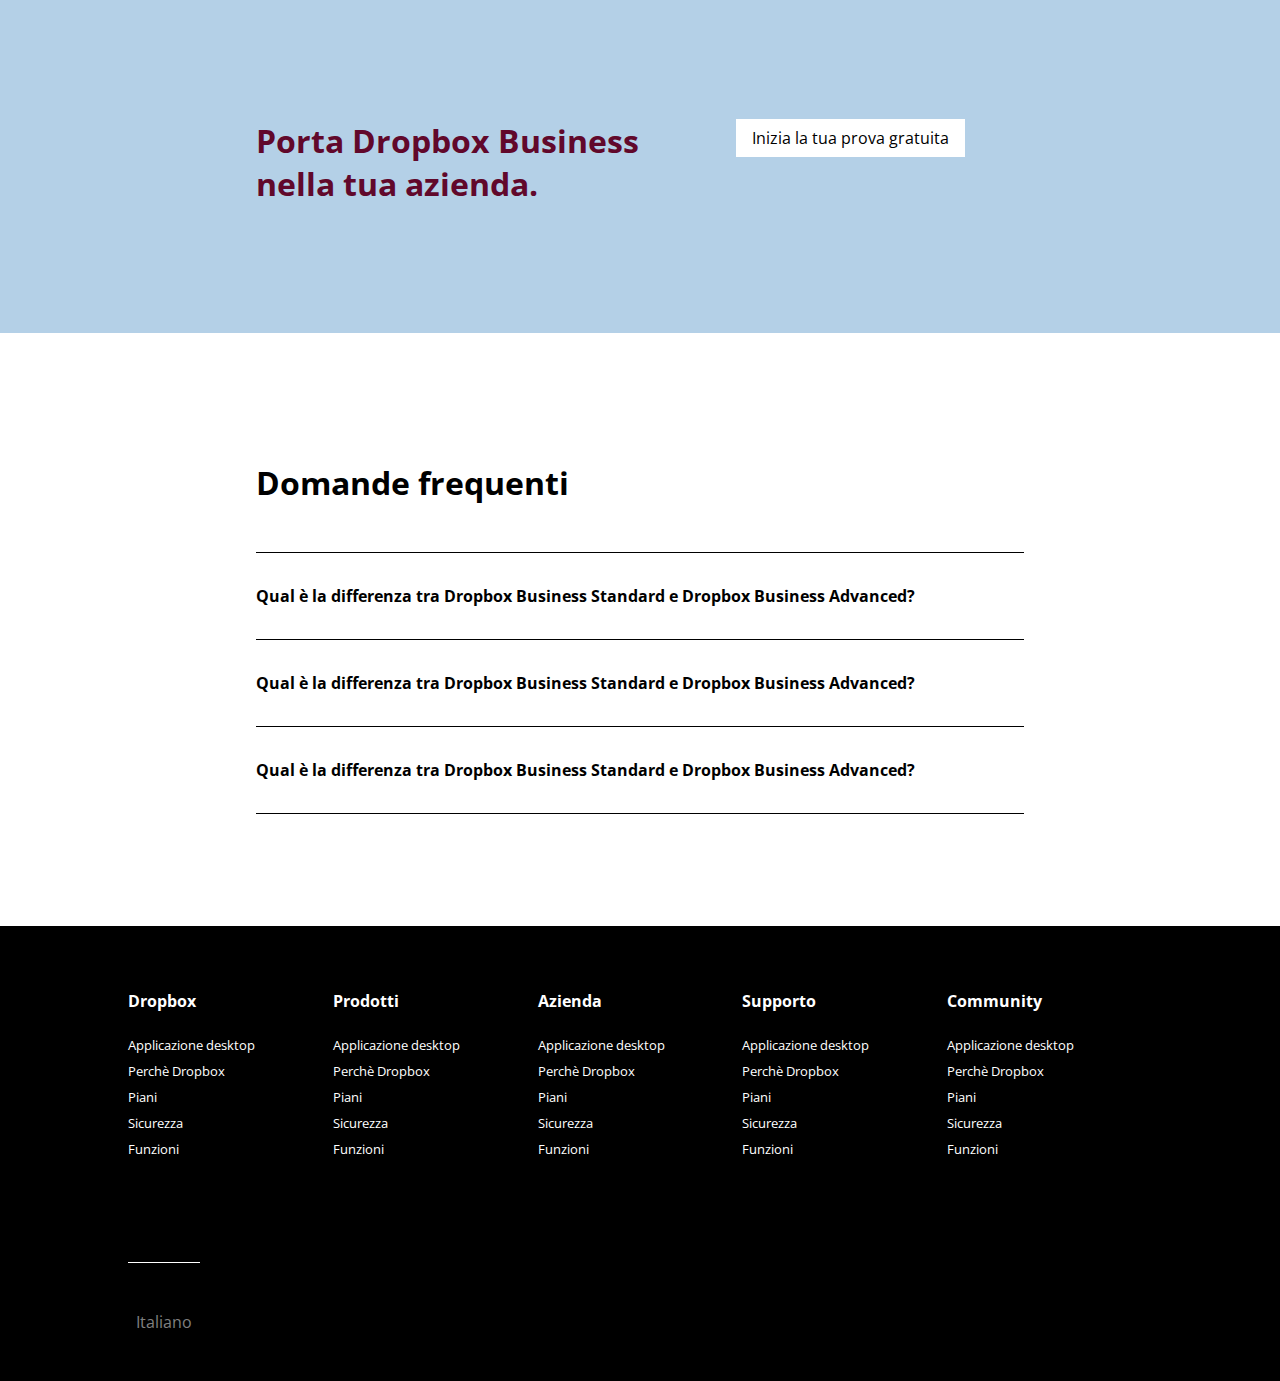
==== commit 57f41cb5: "fix #planes column" ====
--- a/index.html
+++ b/index.html
@@ -46,7 +46,7 @@
                         <a href="#">Accedi</a>
                     </li>
                 </ul>
-                
+
                 <div class="btn_blue">
                     <a href="#">Inizia</a>
                 </div>
@@ -115,72 +115,74 @@
                             <i class="fa-solid fa-user"></i>
                             <span>Singolo</span>
                         </div>
-
-                        <div class="plane_block p_top_3">
-                            <div>
-                                <h4>Professional</h4>
-                            </div>
-    
-                            <div>
-                                <strong>&euro; 12.00</strong>
-                            </div>
-    
-                            <div class="term">
-                                /mese
-                            </div>
-                        </div>
-
-                        <div class="plane_block p_top_3">
-                            <div class="d_flex gap_1">
+    
+                        <div class="container_centered">
+                            <div class="plane_block p_top_3">
                                 <div>
-                                    <i class="fa-solid fa-user"></i>
-                                </div>
-                                1 Utente
-                            </div>
-    
-                            <div class="d_flex gap_1">
+                                    <h4>Professional</h4>
+                                </div>
+        
                                 <div>
-                                    <i class="fa-solid fa-folder"></i>
-                                </div>
-                                5 TB di spazio di archiviazione sicuro
-                            </div>
-    
-                            <div class="d_flex gap_1">
-                                <div>
-                                    <i class="fa-solid fa-share-nodes"></i>
-                                </div>
-                                Funzioni di produttività premium e condivisione file semplice e sicura
-                            </div>
-                        </div>
-
-                        <div class="links">
-                            <div class="btn_blue_big p_top_6">
-                                <a href="#">Prova gratis per 30 giorni</a>
-                            </div> 
-                        </div>
-
-                        <div class="p_top_3 ">
-                            <span>oppure</span>
-                            <a href="#">acquista ora</a>
-                        </div>
-
-                        <div class="plane_block p_top_6">
-                            <div >
-                                <strong>Punti Salienti del piano</strong>
-                            </div>
-    
-                            <div class="d_flex">
-                                <div>
-                                    <i class="fa-solid fa-check fa-lg"></i>
-                                </div>
-                                <div>Invia file fino a 100 GB con Dropbox Transfert</div>
-                            </div>
-    
-                            <div class="d_flex">
-                                <div>
-                                    <i class="fa-solid fa-check fa-lg"></i>
-                                </div>
-                                <div>Cartelle offline su dispositivi mobili</div>
+                                    <strong>&euro; 12.00</strong>
+                                </div>
+        
+                                <div class="term">
+                                    /mese
+                                </div>
+                            </div>
+
+                            <div class="plane_block p_top_3">
+                                <div class="d_flex gap_1">
+                                    <div>
+                                        <i class="fa-solid fa-user"></i>
+                                    </div>
+                                    1 Utente
+                                </div>
+        
+                                <div class="d_flex gap_1">
+                                    <div>
+                                        <i class="fa-solid fa-folder"></i>
+                                    </div>
+                                    5 TB di spazio di archiviazione sicuro
+                                </div>
+        
+                                <div class="d_flex gap_1">
+                                    <div>
+                                        <i class="fa-solid fa-share-nodes"></i>
+                                    </div>
+                                    Funzioni di produttività premium e condivisione file semplice e sicura
+                                </div>
+                            </div>
+
+                            <div class="links">
+                                <div class="btn_blue_big p_top_6">
+                                    <a href="#">Prova gratis per 30 giorni</a>
+                                </div> 
+                            </div>
+
+                            <div class="p_top_3 ">
+                                <span>oppure</span>
+                                <a href="#">acquista ora</a>
+                            </div>
+
+                            <div class="plane_block p_top_6">
+                                <div >
+                                    <strong>Punti Salienti del piano</strong>
+                                </div>
+        
+                                <div class="d_flex">
+                                    <div>
+                                        <i class="fa-solid fa-check fa-lg"></i>
+                                    </div>
+                                    <div>Invia file fino a 100 GB con Dropbox Transfert</div>
+                                </div>
+        
+                                <div class="d_flex">
+                                    <div>
+                                        <i class="fa-solid fa-check fa-lg"></i>
+                                    </div>
+                                    <div>Cartelle offline su dispositivi mobili</div>
+                                </div>
                             </div>
                         </div>
                     </div>
@@ -193,92 +195,94 @@
                             <span>Team</span>
                         </div>
 
-                        <div class="plane_block p_top_3">
-                            <div>
-                                <h4>Advanced</h4>
-                            </div>
-    
-                            <div>
-                                <strong>&euro; 18.00</strong>
-                            </div>
-    
-                            <div class="term">
-                                /utente/mese
-                            </div>
-                        </div>
-
-                        <div class="plane_block p_top_3">
-                            <div class="d_flex gap_1">
+                        <div class="container_centered">
+                            <div class="plane_block p_top_3">
                                 <div>
-                                    <i class="fa-solid fa-users"></i>
-                                </div>
-                                3 o più utenti
-                            </div>
-    
-                            <div class="d_flex gap_1">
+                                    <h4>Advanced</h4>
+                                </div>
+        
                                 <div>
-                                    <i class="fa-solid fa-folder"></i>
-                                </div>
-                                Tutto lo spazio di cui ha bisogno il tuo team
-                            </div>
-    
-                            <div class="d_flex gap_1">
-                                <div>
-                                    <i class="fa-solid fa-share-nodes"></i>
-                                </div>
-                                Sofisticate funzioni di controllo e per tenere al sicuro tutti i file del tuo team
-                            </div>
-                        </div>
-
-                        <div class="links">
-                            <div class="btn_blue_big p_top_6">
-                                <a href="#">Prova gratis per 30 giorni</a>
-                            </div>
-                        </div>
-                        
-                        <div class="p_top_3 ">
-                            <span>oppure</span>
-                            <a href="#">acquista ora</a>
-                        </div>
-
-                        <div class="plane_block p_top_6">
-                            <div >
-                                <strong>Punti Salienti del piano</strong>
-                            </div>
-    
-                            <div class="d_flex">
-                                <div>
-                                    <i class="fa-solid fa-check fa-lg"></i>
-                                </div>
-                                <div>Nessun limite di spazio per i file</div>
-                            </div>
-    
-                            <div class="d_flex">
-                                <div>
-                                    <i class="fa-solid fa-check fa-lg"></i>
-                                </div>
-                                <div>Cartelle offline su dispositivi mobili</div>
-                            </div>
-
-                            <div class="d_flex">
-                                <div>
-                                    <i class="fa-solid fa-check fa-lg"></i>
-                                </div>
-                                <div>Risparmio del 50% rispetto alle iscrizioni singole</div>
+                                    <strong>&euro; 18.00</strong>
+                                </div>
+        
+                                <div class="term">
+                                    /utente/mese
+                                </div>
+                            </div>
+    
+                            <div class="plane_block p_top_3">
+                                <div class="d_flex gap_1">
+                                    <div>
+                                        <i class="fa-solid fa-users"></i>
+                                    </div>
+                                    3 o più utenti
+                                </div>
+        
+                                <div class="d_flex gap_1">
+                                    <div>
+                                        <i class="fa-solid fa-folder"></i>
+                                    </div>
+                                    Tutto lo spazio di cui ha bisogno il tuo team
+                                </div>
+        
+                                <div class="d_flex gap_1">
+                                    <div>
+                                        <i class="fa-solid fa-share-nodes"></i>
+                                    </div>
+                                    Sofisticate funzioni di controllo e per tenere al sicuro tutti i file del tuo team
+                                </div>
+                            </div>
+    
+                            <div class="links">
+                                <div class="btn_blue_big p_top_6">
+                                    <a href="#">Prova gratis per 30 giorni</a>
+                                </div>
                             </div>
                             
-                            <div class="d_flex">
-                                <div>
-                                    <i class="fa-solid fa-check fa-lg"></i>
-                                </div>
-                                <div>Possibilità di inserire nuovi membri del team</div>
-                            </div>
-                            
-                            <div class="d_flex">
-                                <div>
-                                    <i class="fa-solid fa-check fa-lg"></i>
-                                </div>
-                                <div>Gestione dei permessi in base ai ruoli</div>
+                            <div class="p_top_3 ">
+                                <span>oppure</span>
+                                <a href="#">acquista ora</a>
+                            </div>
+    
+                            <div class="plane_block p_top_6">
+                                <div >
+                                    <strong>Punti Salienti del piano</strong>
+                                </div>
+        
+                                <div class="d_flex">
+                                    <div>
+                                        <i class="fa-solid fa-check fa-lg"></i>
+                                    </div>
+                                    <div>Nessun limite di spazio per i file</div>
+                                </div>
+        
+                                <div class="d_flex">
+                                    <div>
+                                        <i class="fa-solid fa-check fa-lg"></i>
+                                    </div>
+                                    <div>Cartelle offline su dispositivi mobili</div>
+                                </div>
+    
+                                <div class="d_flex">
+                                    <div>
+                                        <i class="fa-solid fa-check fa-lg"></i>
+                                    </div>
+                                    <div>Risparmio del 50% rispetto alle iscrizioni singole</div>
+                                </div>
+                                
+                                <div class="d_flex">
+                                    <div>
+                                        <i class="fa-solid fa-check fa-lg"></i>
+                                    </div>
+                                    <div>Possibilità di inserire nuovi membri del team</div>
+                                </div>
+                                
+                                <div class="d_flex">
+                                    <div>
+                                        <i class="fa-solid fa-check fa-lg"></i>
+                                    </div>
+                                    <div>Gestione dei permessi in base ai ruoli</div>
+                                </div>
                             </div>
                         </div>
                     </div>
@@ -291,78 +295,80 @@
                             <span>Azienda</span>
                         </div>
 
-                        <div class="plane_block p_top_3">
-                            <div>
-                                <h4>Enterprice</h4>
-                            </div>
-    
-                            <div>
-                                <strong>Contattaci</strong>
-                            </div>
-    
-                            <div class="term">
-                                -
-                            </div>
-                        </div>
-
-                        <div class="plane_block p_top_3">
-                            <div class="d_flex gap_1">
+                        <div class="container_centered">
+                            <div class="plane_block p_top_3">
                                 <div>
-                                    <i class="fa-solid fa-user"></i>
-                                </div>
-                                10 o più utenti
-                            </div>
-    
-                            <div class="d_flex gap_1">
+                                    <h4>Enterprice</h4>
+                                </div>
+        
                                 <div>
-                                    <i class="fa-solid fa-folder"></i>
-                                </div>
-                                Soluzioni personalizzabili per la tua azienda
-                            </div>
-    
-                            <div class="d_flex gap_1">
-                                <div>
-                                    <i class="fa-solid fa-share-nodes"></i>
-                                </div>
-                                Assistenza personalizzata per aiutare gli amministratori in una gestione su larga scala
-                            </div>
-                        </div>
-
-                        <div class="links">
-                            <div class="btn_blue_big p_top_6">
-                                <a href="#">Contattaci</a>
-                            </div>
-                        </div>
-
-                        <div class="p_top_3 ">
-                            <span>oppure</span>
-                            <a href="#">acquista ora</a>
-                        </div>
-
-                        <div class="plane_block p_top_6">
-                            <div >
-                                <strong>Punti Salienti del piano</strong>
-                            </div>
-    
-                            <div class="d_flex">
-                                <div>
-                                    <i class="fa-solid fa-check fa-lg"></i>
-                                </div>
-                                <div>Cartelle offline su dispositivi mobili</div>
-                            </div>
-    
-                            <div class="d_flex">
-                                <div>
-                                    <i class="fa-solid fa-check fa-lg"></i>
-                                </div>
-                                <div>Servizio assistenza 24/h</div>
-                            </div>
-                            
-                            <div class="d_flex">
-                                <div>
-                                    <i class="fa-solid fa-check fa-lg"></i>
-                                </div>
-                                <div>Possibilità di personalizzazione totale</div>
+                                    <strong>Contattaci</strong>
+                                </div>
+        
+                                <div class="term">
+                                    -
+                                </div>
+                            </div>
+    
+                            <div class="plane_block p_top_3">
+                                <div class="d_flex gap_1">
+                                    <div>
+                                        <i class="fa-solid fa-user"></i>
+                                    </div>
+                                    10 o più utenti
+                                </div>
+        
+                                <div class="d_flex gap_1">
+                                    <div>
+                                        <i class="fa-solid fa-folder"></i>
+                                    </div>
+                                    Soluzioni personalizzabili per la tua azienda
+                                </div>
+        
+                                <div class="d_flex gap_1">
+                                    <div>
+                                        <i class="fa-solid fa-share-nodes"></i>
+                                    </div>
+                                    Assistenza personalizzata per aiutare gli amministratori in una gestione su larga scala
+                                </div>
+                            </div>
+    
+                            <div class="links">
+                                <div class="btn_blue_big p_top_6">
+                                    <a href="#">Contattaci</a>
+                                </div>
+                            </div>
+    
+                            <div class="p_top_3 ">
+                                <span>oppure</span>
+                                <a href="#">acquista ora</a>
+                            </div>
+    
+                            <div class="plane_block p_top_6">
+                                <div >
+                                    <strong>Punti Salienti del piano</strong>
+                                </div>
+        
+                                <div class="d_flex">
+                                    <div>
+                                        <i class="fa-solid fa-check fa-lg"></i>
+                                    </div>
+                                    <div>Cartelle offline su dispositivi mobili</div>
+                                </div>
+        
+                                <div class="d_flex">
+                                    <div>
+                                        <i class="fa-solid fa-check fa-lg"></i>
+                                    </div>
+                                    <div>Servizio assistenza 24/h</div>
+                                </div>
+                                
+                                <div class="d_flex">
+                                    <div>
+                                        <i class="fa-solid fa-check fa-lg"></i>
+                                    </div>
+                                    <div>Possibilità di personalizzazione totale</div>
+                                </div>
                             </div>
                         </div>
                     </div>
@@ -393,7 +399,7 @@
                         <!-- /col_8 -->
 
                         <div class="col_4">
-                            <div class="btn_blue_big p_top_4">
+                            <div class="btn_blue_big p_top_3">
                                 <a href="#">Contatta l'ufficio vendite</a>
                             </div>
                         </div>
--- a/assets/css/style.css
+++ b/assets/css/style.css
@@ -129,27 +129,12 @@
     font-size: 0.8rem;
 }
 
-.plane_col > div {
-    padding-left: 1.5rem;
-    padding-right: 1.5rem;
-}
-
-.plane_col > div.links {
-    padding-left: 0;
-    padding-right: 0;
-}
-
 #planes .btn_blue_big a {
     display: block;
-    width: 80%;
-    margin: auto;
-}
-
-
+}
 .plane_block > div {
-    padding: 0.5rem 0.5rem;
-}
-
+    padding: 0.5rem 0;
+}
 
 
 #planes .col_4 .p_top_3 span {
@@ -172,6 +157,11 @@
     margin-top: 2rem;
     border: 1px solid rgba(0, 0, 0, 0.25);
     font-size: 0.8rem;
+}
+
+#enterprise .btn_blue_big {
+    width: 80%;
+    margin: auto;
 }
 
 #enterprise .col_8 > div {
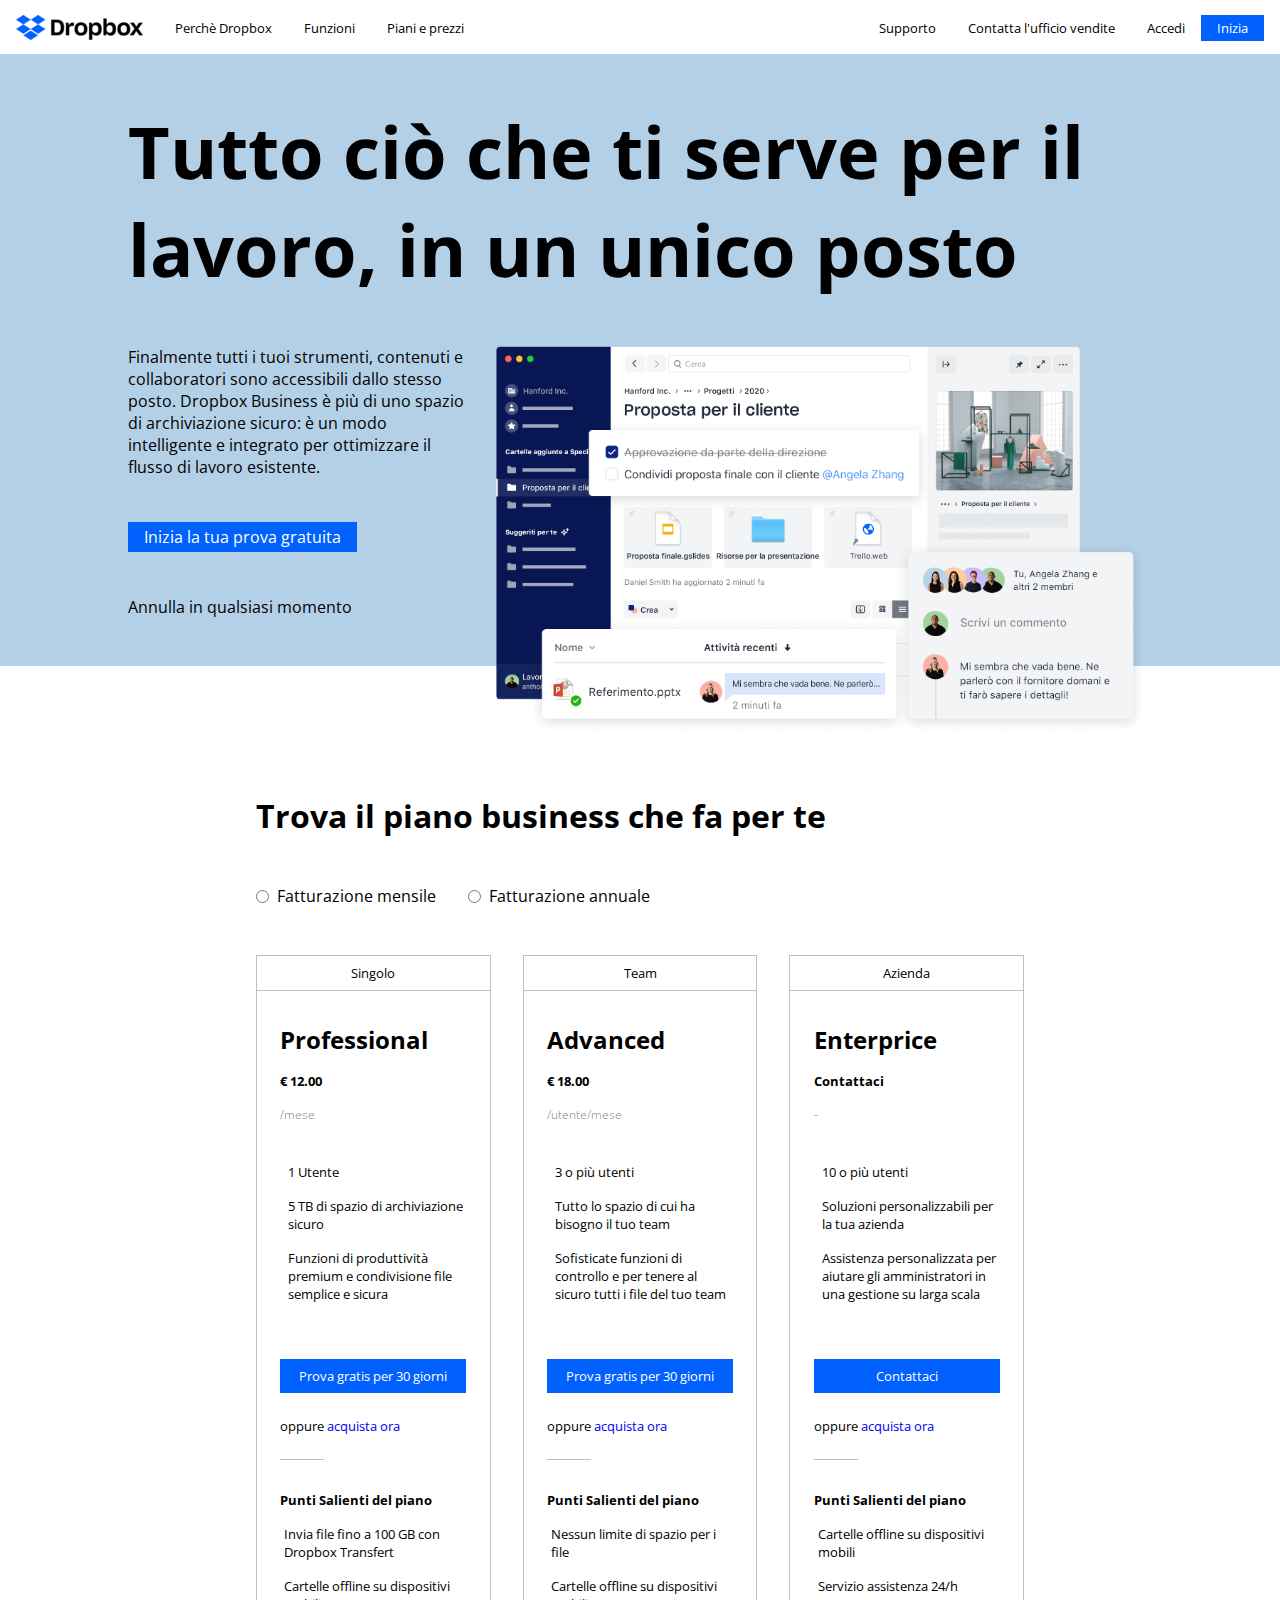
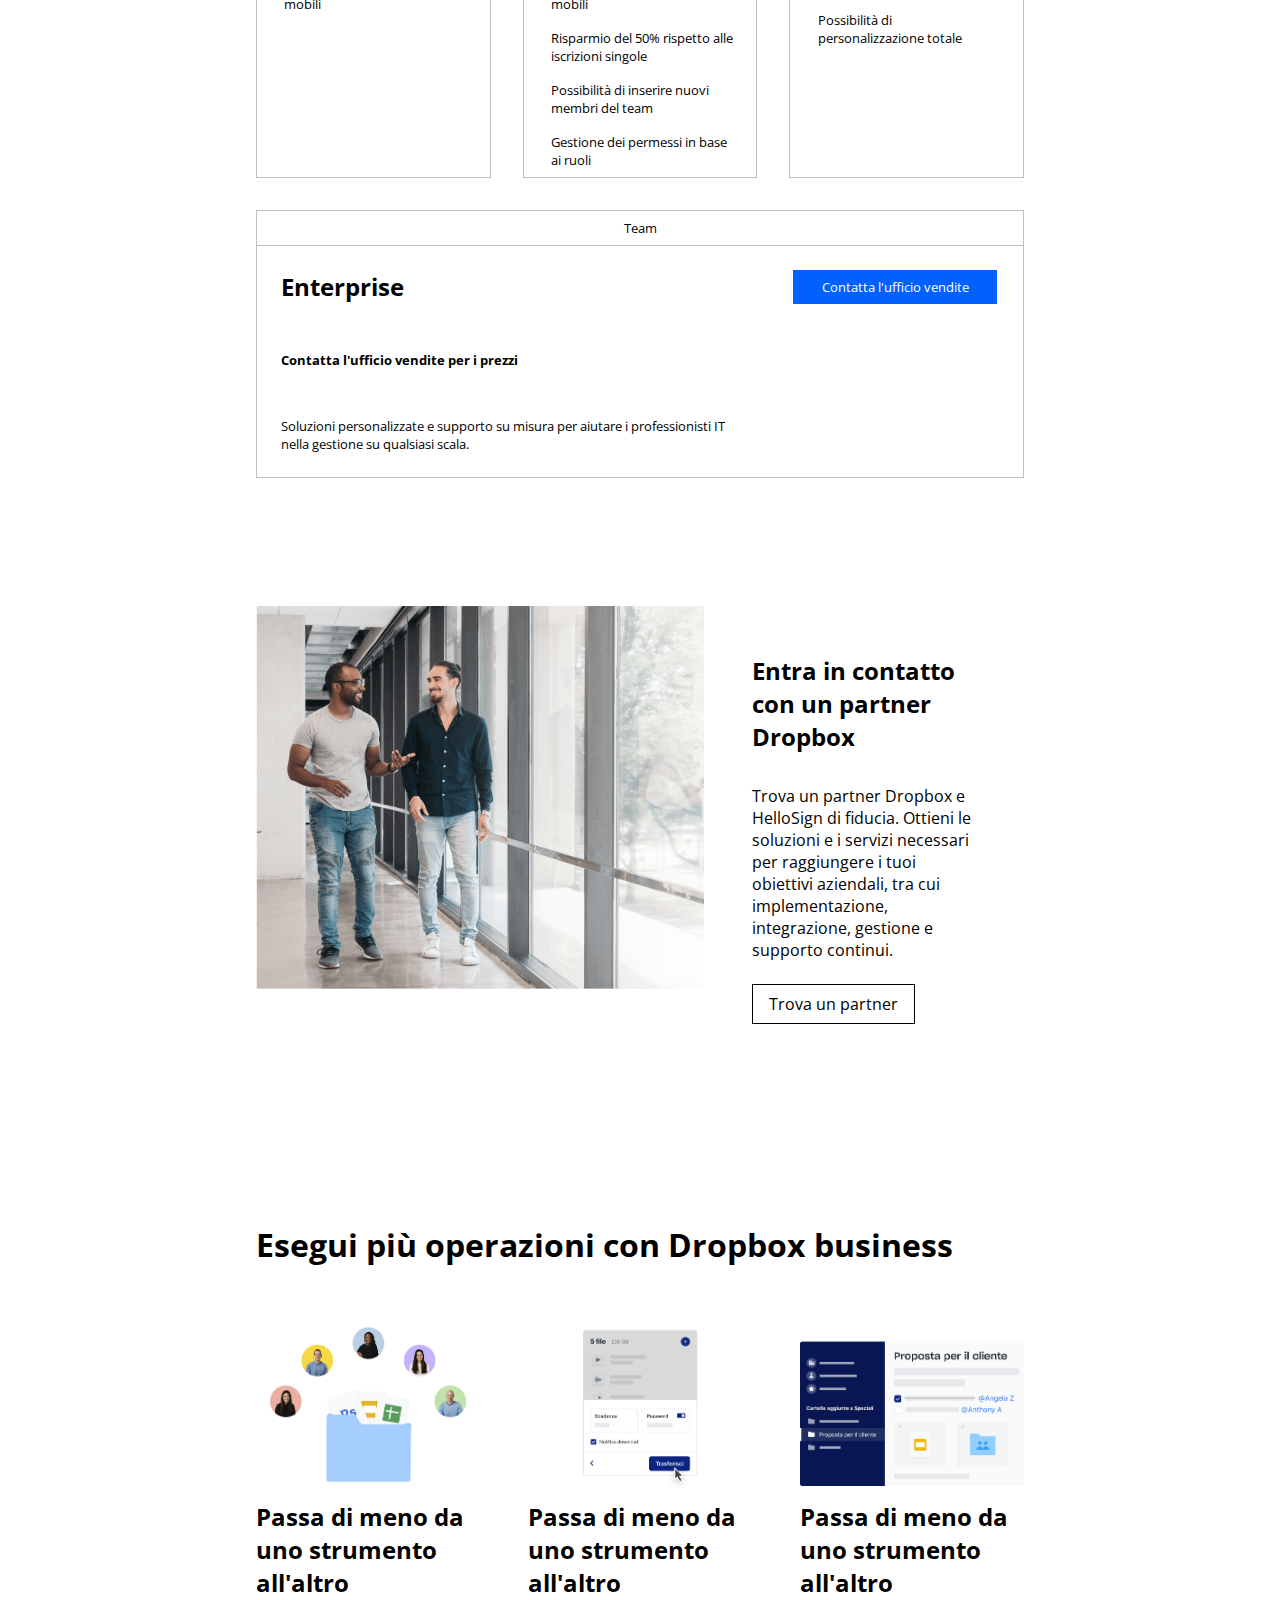
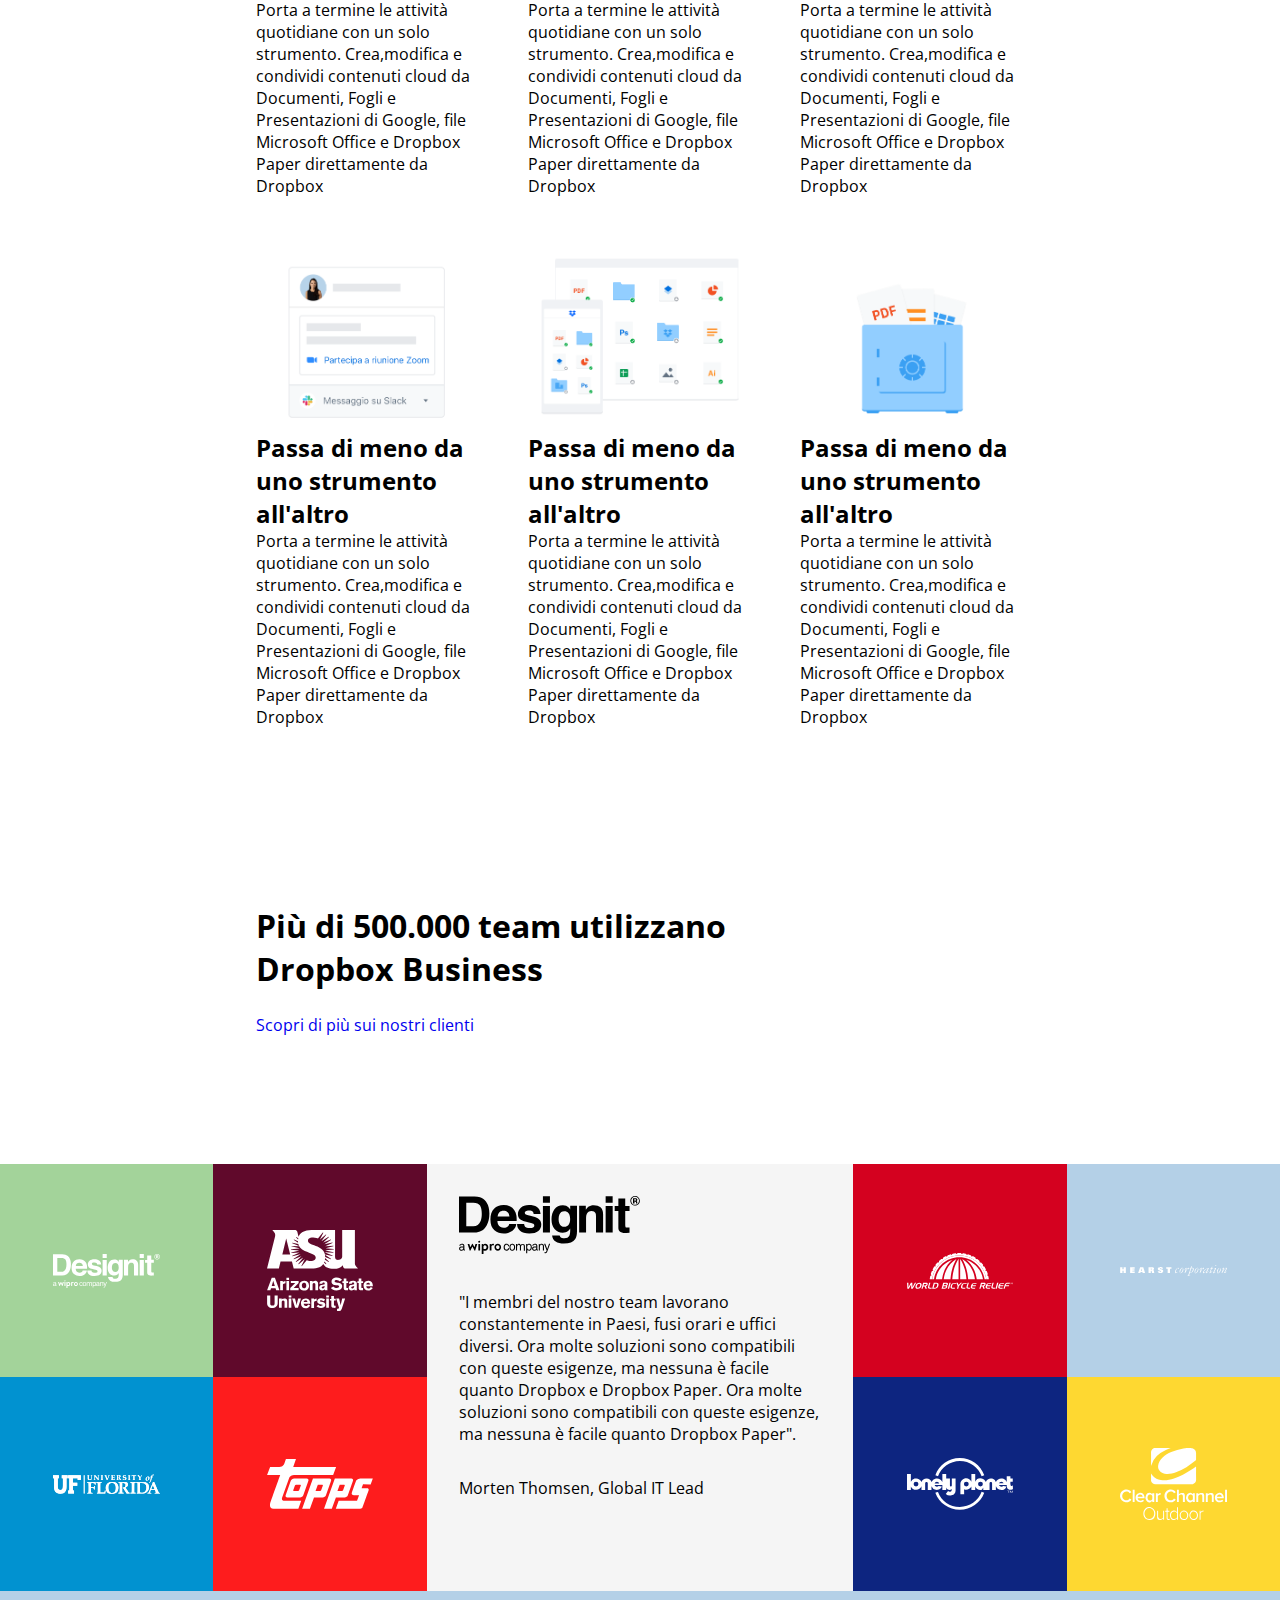
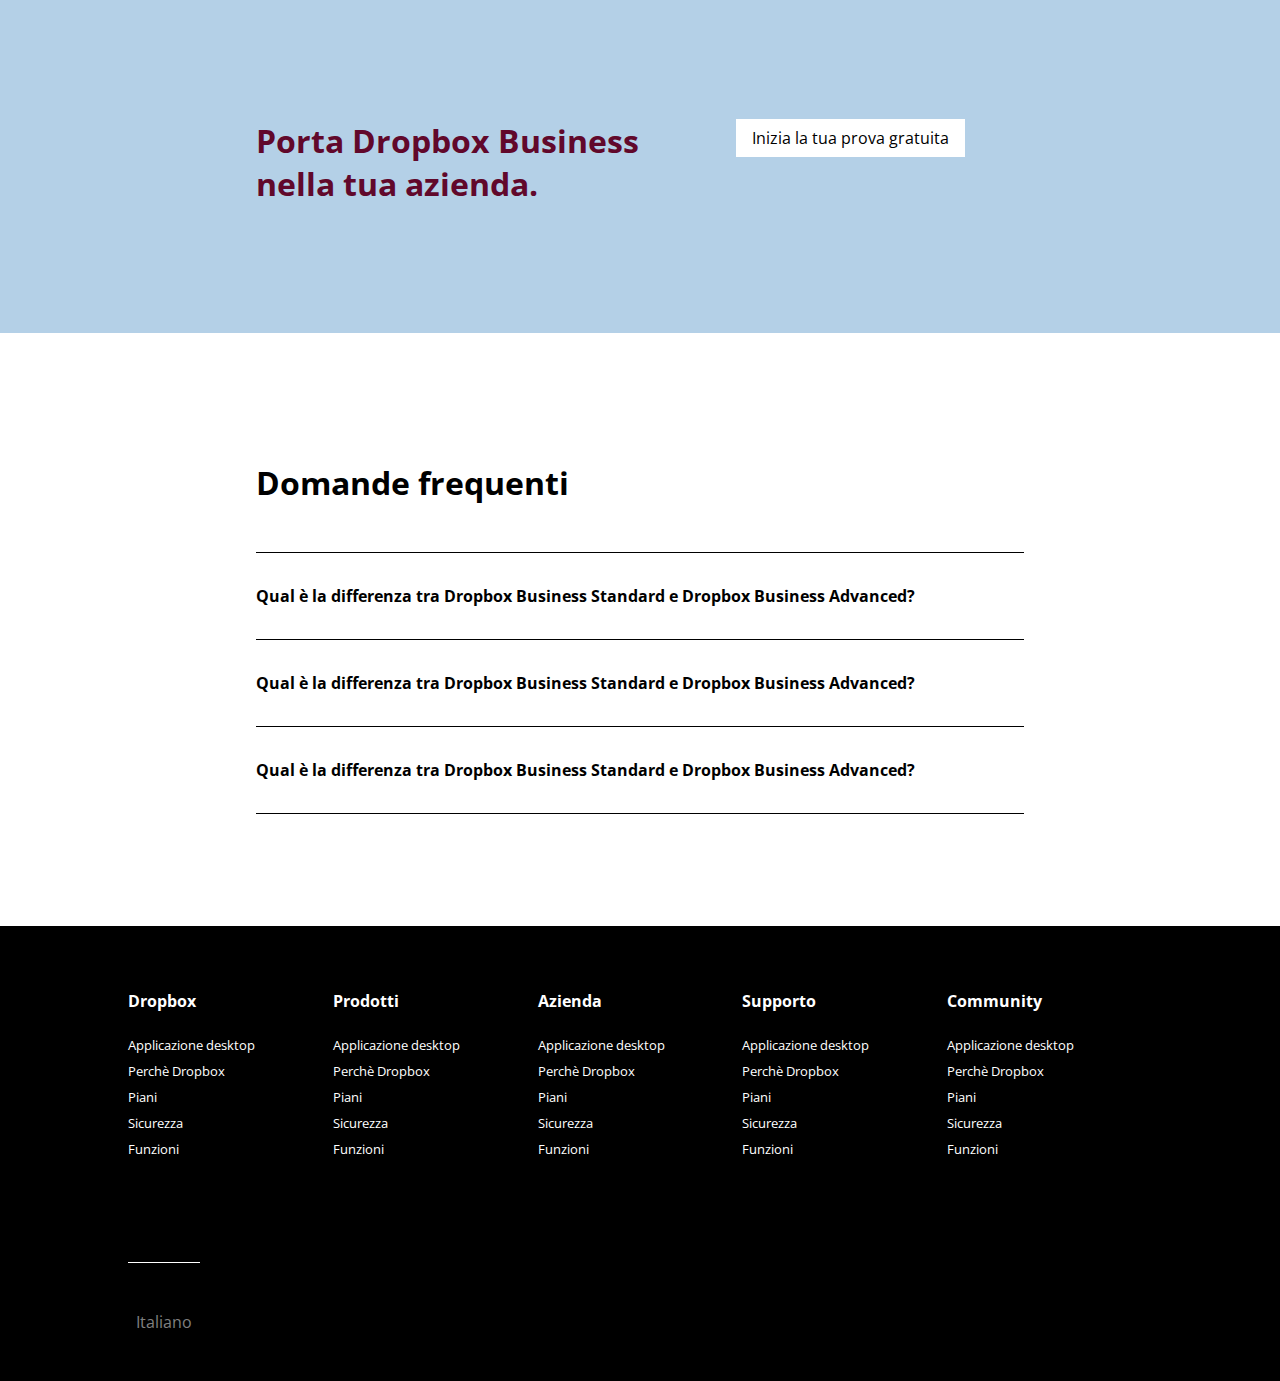
==== commit 6bcb6781: "add drop down menu in left nav link" ====
--- a/index.html
+++ b/index.html
@@ -9,6 +9,7 @@
     <link href="https://fonts.googleapis.com/css2?family=Open+Sans:wght@300;400;500;600;700;800&display=swap" rel="stylesheet">
     <link rel="stylesheet" href="https://cdnjs.cloudflare.com/ajax/libs/font-awesome/6.4.0/css/all.min.css" integrity="sha512-iecdLmaskl7CVkqkXNQ/ZH/XLlvWZOJyj7Yy7tcenmpD1ypASozpmT/E0iPtmFIB46ZmdtAc9eNBvH0H/ZpiBw==" crossorigin="anonymous" referrerpolicy="no-referrer" />
     <link rel="stylesheet" href="./assets/css/style.css">
+    <link rel="stylesheet" href="./assets/css/bonus.css">
 </head>
 <body class="debu">
 
@@ -20,12 +21,124 @@
                         <img src="./assets/img/logo-small.png" alt="logo dropbox">
                     </a>
                 </div>
-                <ul class="unstyled_list d_flex items_center">
-                    <li>
+                <ul class="links_header unstyled_list d_flex items_center">
+                    <li class="why_dropbox">
                         <a href="#">Perchè Dropbox</a>
+                        <div class="hidden_menu_why_dropbox d_flex">
+                            <div class="hidden_menu_col">
+                                <ul class="unstyled_list">
+                                    <li>
+                                        <strong>Panoramica</strong>
+                                    </li>
+                                    <li>
+                                        <a href="#">Ispirati</a>
+                                    </li>
+                                    <li>
+                                        <a href="#">Cosa dicono i clienti</a>
+                                    </li>
+                                    <li>
+                                        <a href="#">Integrazioni di app</a>
+                                    </li>
+                                    <li>
+                                        <a href="#">Risorse</a>
+                                    </li>
+                                </ul>
+                            </div>
+                            <!-- /.hidden_menu_col -->
+
+                            <div class="hidden_menu_col">
+                                <ul class="unstyled_list">
+                                    <li>
+                                        <strong>Lavora al meglio con Dropbox</strong>
+                                    </li>
+                                    <li>
+                                        <a href="#">Condividi file</a>
+                                    </li>
+                                    <li>
+                                        <a href="#">Archivia e organizza</a>
+                                    </li>
+                                    <li>
+                                        <a href="#">Proteggi i tuoi dati</a>
+                                    </li>
+                                    <li>
+                                        <a href="#">Connetti tra loro i membri del team in remoto</a>
+                                    </li>
+                                    <li>
+                                        <a href="#">Fai avanzare il tuo lavoro</a>
+                                    </li>
+                                    <li>
+                                        <a href="#">Backup sempre attivo</a>
+                                    </li>
+                                    <li>
+                                        <a href="#">Firma un documento</a>
+                                    </li>
+                                    <li>
+                                        <a href="#">Monitora i dati analitici dei documenti</a>
+                                    </li>
+                                </ul>
+                            </div>
+                            <!-- /.hidden_menu_col -->
+
+                        </div>
+                        <!-- /.hidden_menu_why_dropbox -->
+
                     </li>
-                    <li>
+                    <li class="functions">
                         <a href="#">Funzioni</a>
+                        <div class="hidden_menu_functions d_flex">
+                            <div class="hidden_menu_col">
+                                <ul class="unstyled_list">
+                                    <li>
+                                        <strong>Ruoli</strong>
+                                    </li>
+                                    <li>
+                                        <a href="#">Creativi</a>
+                                    </li>
+                                    <li>
+                                        <a href="#">Vendite</a>
+                                    </li>
+                                    <li>
+                                        <a href="#">Marketing</a>
+                                    </li>
+                                    <li>
+                                        <a href="#">Risorse umane</a>
+                                    </li>
+                                    <li>
+                                        <a href="#">IT</a>
+                                    </li>
+                                    <li>
+                                        <a href="#">Team lead</a>
+                                    </li>
+                                    <li>
+                                        <a href="#">Personale</a>
+                                    </li>
+                                </ul>
+                            </div>
+                            <!-- /.hidden_menu_col -->
+
+                            <div class="hidden_menu_col">
+                                <ul class="unstyled_list">
+                                    <li>
+                                        <strong>Settori</strong>
+                                    </li>
+                                    <li>
+                                        <a href="#">Edilizia</a>
+                                    </li>
+                                    <li>
+                                        <a href="#">Tecnologia</a>
+                                    </li>
+                                    <li>
+                                        <a href="#">Settore manifatturiero</a>
+                                    </li>
+                                    <li>
+                                        <a href="#">Mass media</a>
+                                    </li>
+                                </ul>
+                            </div>
+                            <!-- /.hidden_menu_col -->
+                            
+                        </div>
+                        <!-- /.hidden_menu_why_dropbox -->
                     </li>
                     <li>
                         <a href="#">Piani e prezzi</a>
@@ -35,7 +148,7 @@
             <!-- /.left_nav -->
 
             <div class="right_nav col_5 d_flex items_center flex_end">
-                <ul class="unstyled_list d_flex">
+                <ul class="links_header unstyled_list d_flex">
                     <li>
                         <a href="#">Supporto</a>
                     </li>
--- a/assets/css/style.css
+++ b/assets/css/style.css
@@ -38,6 +38,7 @@
     top: 0;
     left: 0;
     background-color: var(--db-white);
+    z-index: 100;
 }
 
 header a {
@@ -66,10 +67,6 @@
 
 
 /* #region header */
-
-nav li {
-    padding: 1rem;
-}
 
 .logo {
     height: 100%;
@@ -445,6 +442,10 @@
 
 /* #region effects */
 
+header li, header .logo {
+    border-bottom: 2px solid rgba(0, 0, 0, 0);
+}
+
 header li:hover, header .logo:hover {
     border-bottom: 2px solid black;
 }
--- a/assets/css/bonus.css
+++ b/assets/css/bonus.css
@@ -0,0 +1,48 @@
+
+header li, header .logo {
+    border-bottom: none;
+}
+
+header li:hover, header .logo:hover {
+    border-bottom: none;
+} 
+
+
+.links_header > li{
+    position: relative;
+    padding: 1rem;
+}
+
+.links_header > li:hover {
+    background-color: var(--db-big-square);
+}
+
+
+
+.hidden_menu_why_dropbox, .hidden_menu_functions {
+    display: none;
+    position: absolute;
+    left: 0;
+    top: 100%;
+    background-color: var(--db-big-square);
+}
+li.why_dropbox:hover .hidden_menu_why_dropbox, li.functions:hover .hidden_menu_functions {
+    display: flex;
+}
+
+.hidden_menu_col a, .hidden_menu_col strong {
+    display: flex;
+    padding: 1rem;
+}
+
+.hidden_menu_col {
+    font-size: 0.75rem;
+}
+
+.hidden_menu_col ul li {
+    min-width: 300px;
+}
+
+.hidden_menu_col li:hover a {
+    background-color: grey;
+}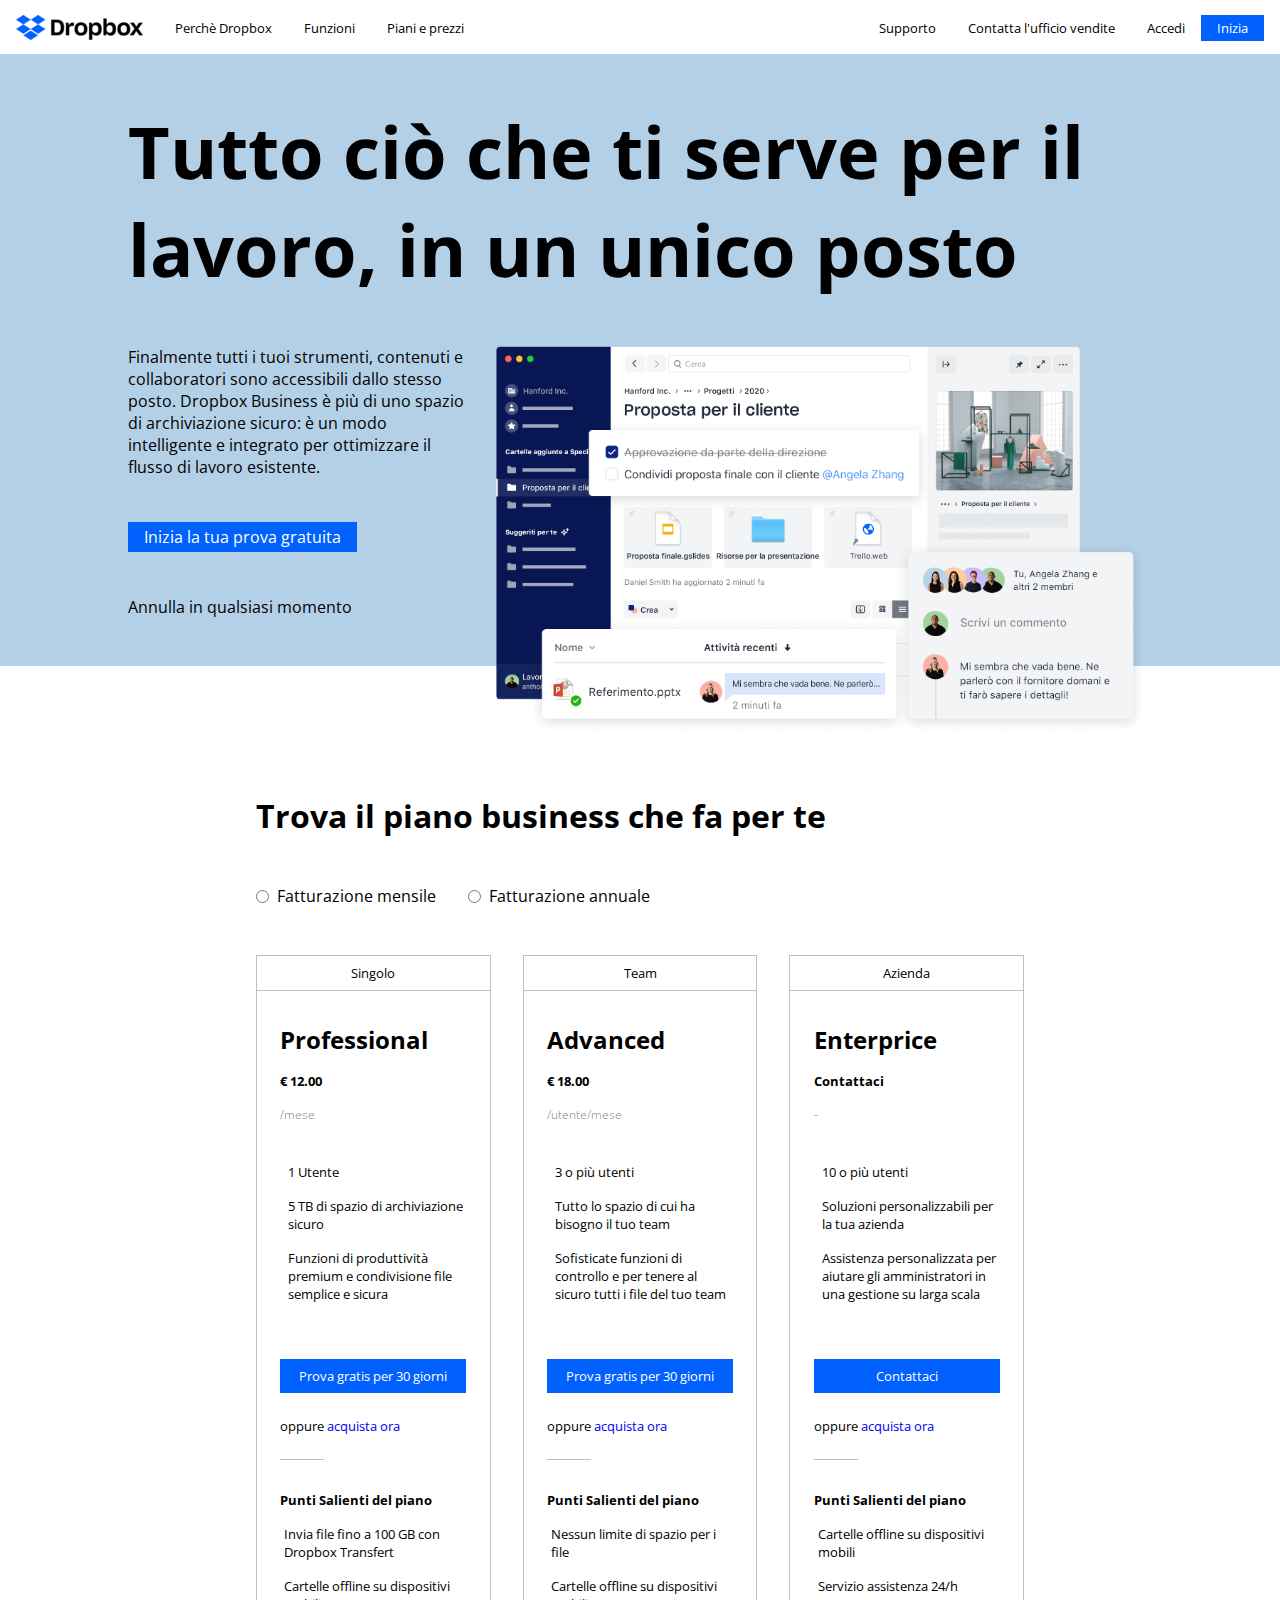
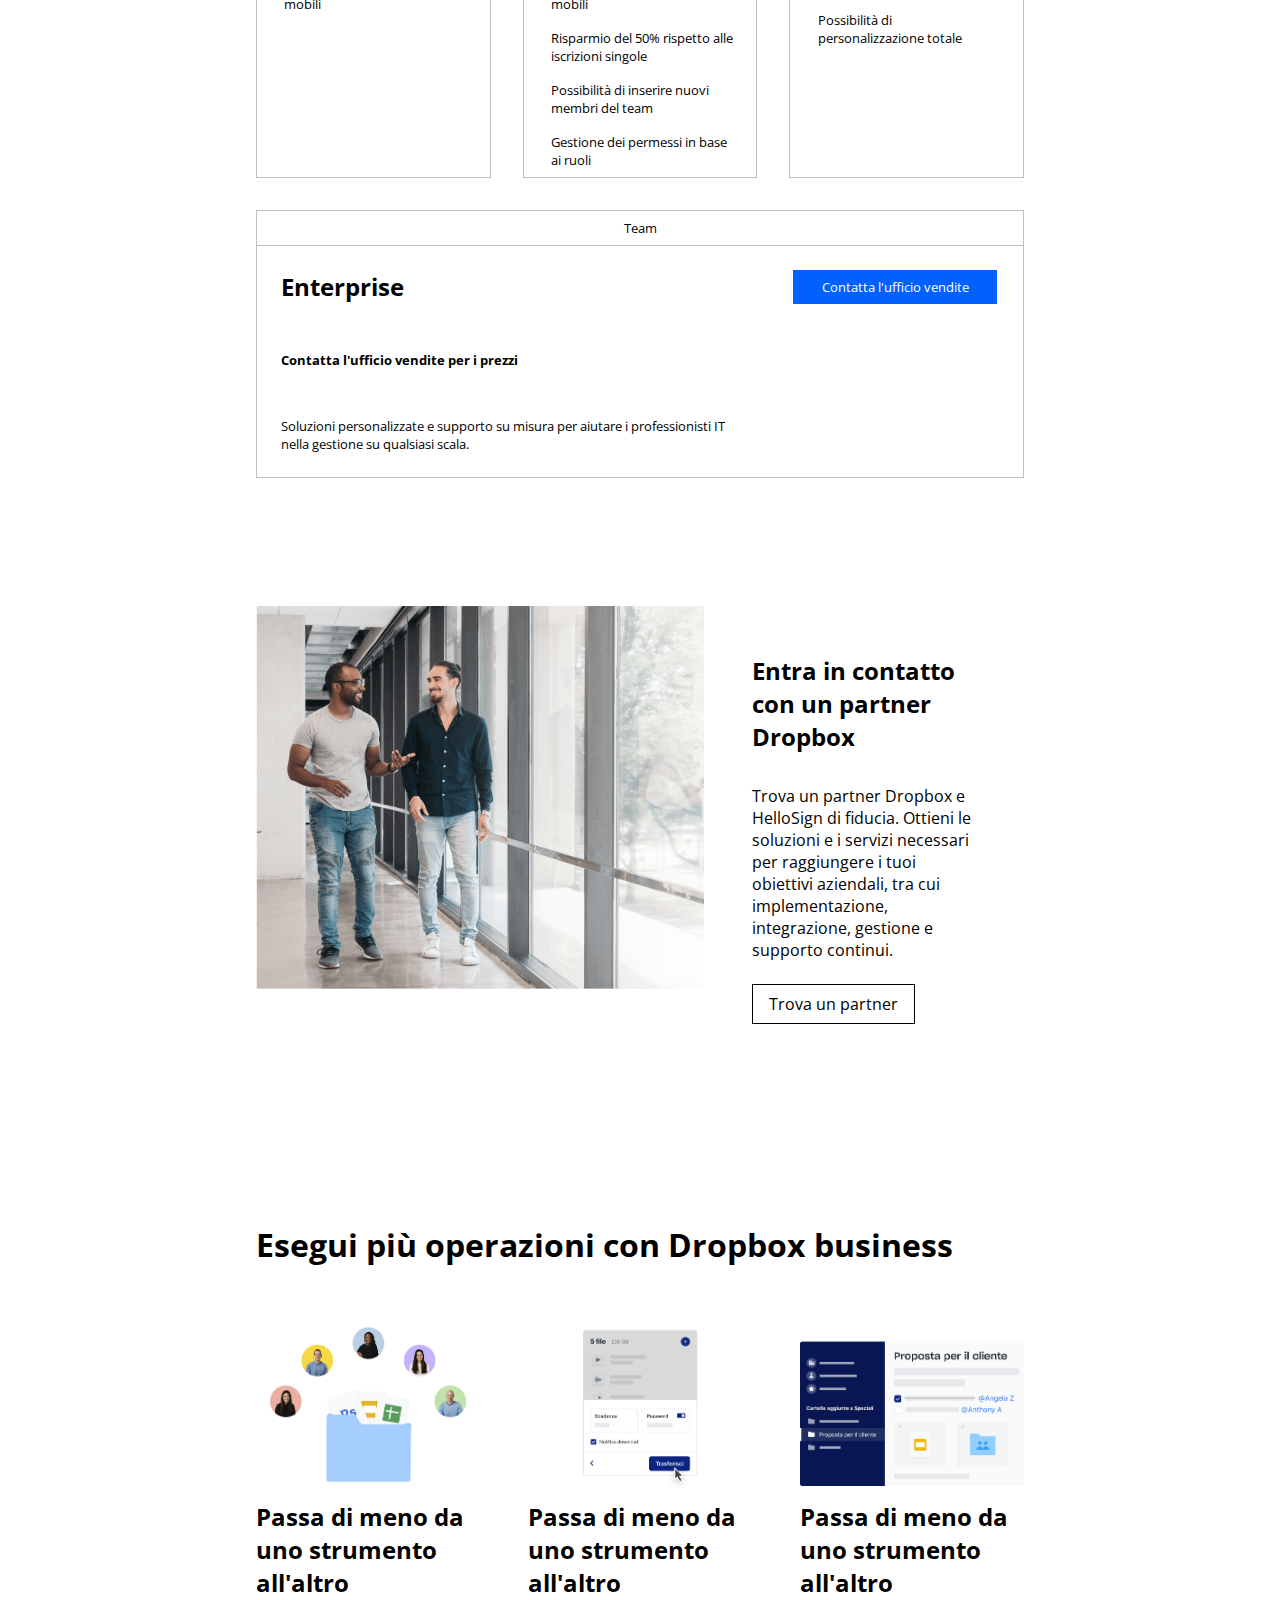
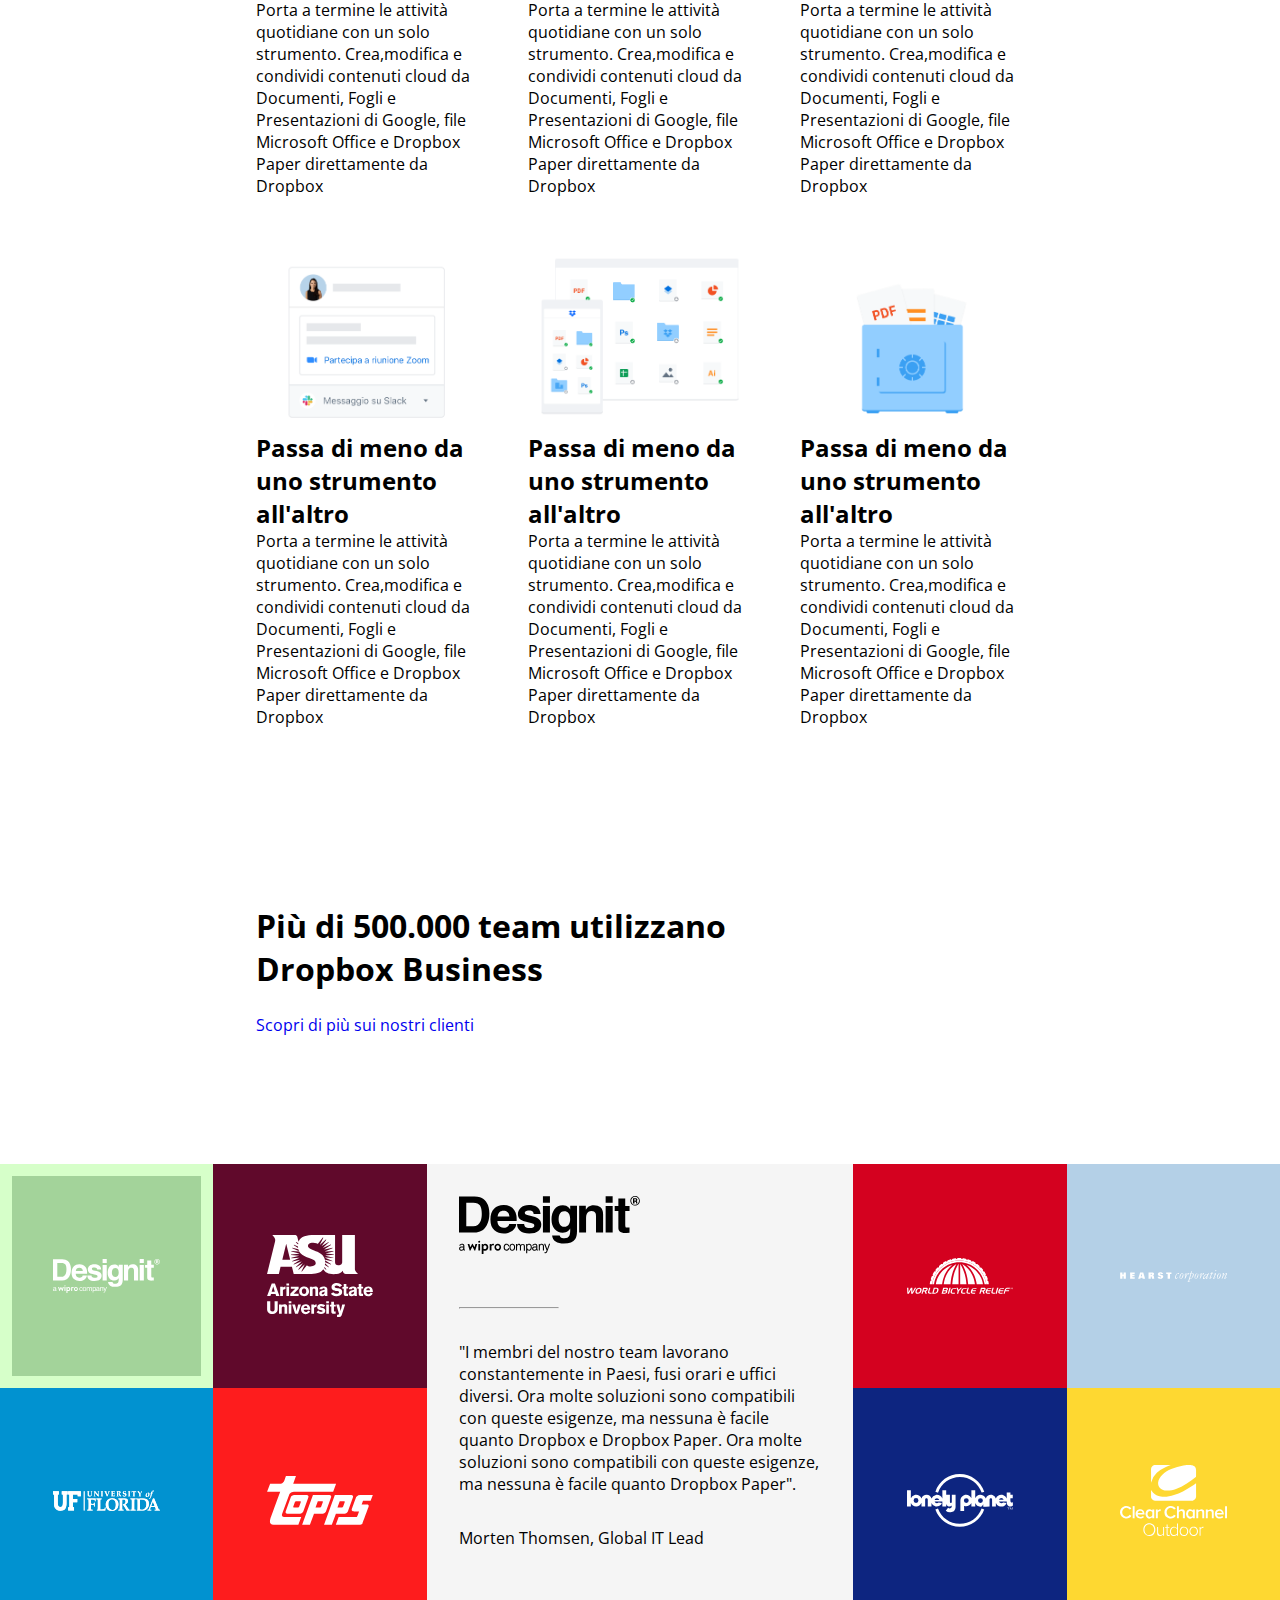
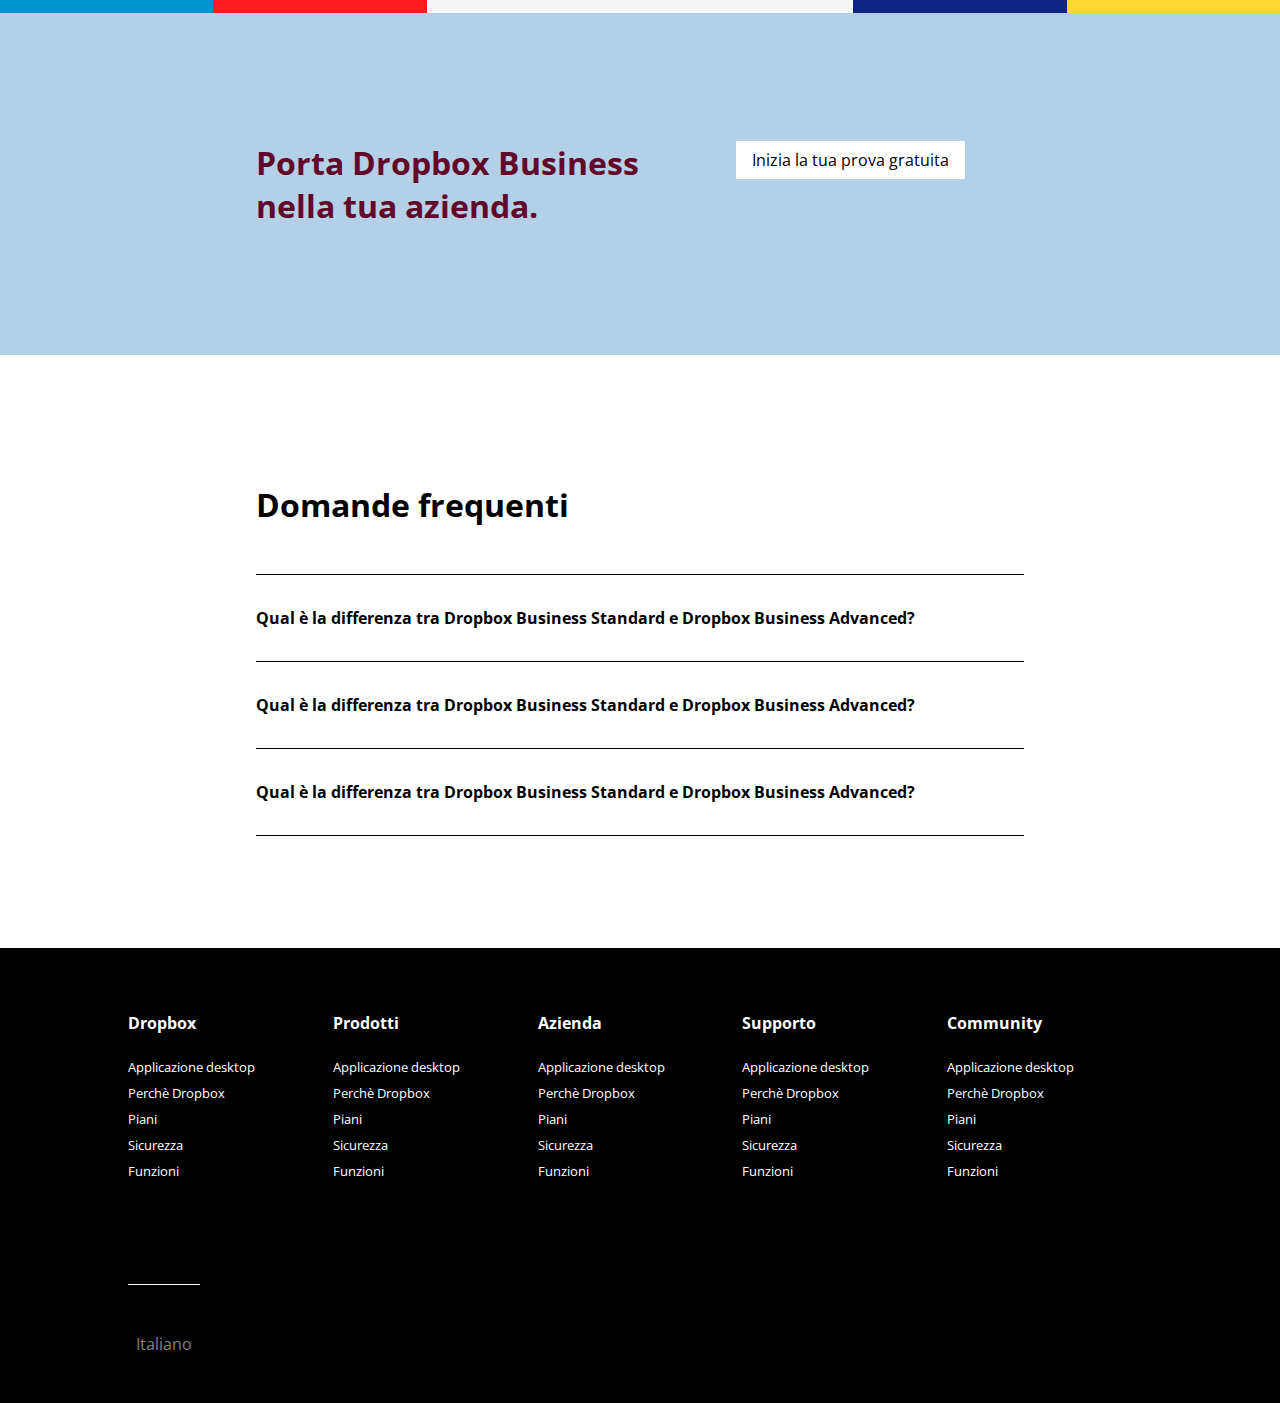
==== commit c2449cd4: "add details in #clients" ====
--- a/index.html
+++ b/index.html
@@ -138,7 +138,7 @@
                             <!-- /.hidden_menu_col -->
                             
                         </div>
-                        <!-- /.hidden_menu_why_dropbox -->
+                        <!-- /.hidden_menu_functions -->
                     </li>
                     <li>
                         <a href="#">Piani e prezzi</a>
@@ -152,8 +152,44 @@
                     <li>
                         <a href="#">Supporto</a>
                     </li>
-                    <li>
+                    <li class="contacts">
                         <a href="#">Contatta l'ufficio vendite</a>
+                        <div class="hidden_menu_contacts d_flex">
+                            <div class="hidden_menu_col">
+                                <ul class="unstyled_list">
+                                    <li>
+                                        <strong>Supporto</strong>
+                                    </li>
+                                    <li>
+                                        <a href="#">Centro assistenza</a>
+                                    </li>
+                                    <li>
+                                        <a href="#">Forum della community</a>
+                                    </li>
+                                </ul>
+                            </div>
+                            <!-- /.hidden_menu_col -->
+
+                            <div class="hidden_menu_col">
+                                <ul class="unstyled_list">
+                                    <li>
+                                        <strong>Contatta l'ufficio vendite</strong>
+                                    </li>
+                                    <li>
+                                        <a href="#">Invia email</a>
+                                    </li>
+                                    <li>
+                                        <a href="#">Chat</a>
+                                    </li>
+                                    <li>
+                                        <a href="#">+39 029953412</a>
+                                    </li>
+                                </ul>
+                            </div>
+                            <!-- /.hidden_menu_col -->
+
+                        </div>
+                        <!-- /.hidden_menu_contacts -->
                     </li>
                     <li>
                         <a href="#">Accedi</a>
@@ -697,23 +733,24 @@
             <div id="container_box_client" class="d_flex p_top_16">
                 <div class="left_box col_4 d_flex wrap">
                     <div class="square_1">
-                        <img src="./assets/img/designit.svg" alt="">
+                        <img src="./assets/img/designit.svg" alt="logo designit">
                     </div>
                     <div class="square_2">
-                        <img src="./assets/img/arizona_state_university.svg" alt="">
+                        <img src="./assets/img/arizona_state_university.svg" alt="logo arizona state university">
                     </div>
                     <div class="square_3">
-                        <img src="./assets/img/university_of_florida.svg" alt="">
+                        <img src="./assets/img/university_of_florida.svg" alt="logo univerity of florida">
                     </div>
                     <div class="square_4">
-                        <img src="./assets/img/topps.svg" alt="">
+                        <img src="./assets/img/topps.svg" alt="logo topps">
                     </div>
                 </div>
                 <!-- /.left_box -->
 
                 <div class="description_box col_4">
                     <div>
-                        <img src="./assets/img/designit.svg" alt="">
+                        <img src="./assets/img/designit.svg" alt="logo designit">
+                        <hr>
                     </div>
 
                     <div>
@@ -728,16 +765,16 @@
 
                 <div class="right_box col_4 d_flex wrap">
                     <div class="square_5">
-                        <img src="./assets/img/world_bicycle_relief.svg" alt="">
+                        <img src="./assets/img/world_bicycle_relief.svg" alt="logo world bicycle relief">
                     </div>
                     <div class="square_6">
-                        <img src="./assets/img/hearst_corp.svg" alt="">
+                        <img src="./assets/img/hearst_corp.svg" alt="logo hearst corp">
                     </div>
                     <div class="square_7">
-                        <img src="./assets/img/lonely_planet.svg" alt="">
+                        <img src="./assets/img/lonely_planet.svg" alt="logo lonely planet">
                     </div>
                     <div class="square_8">
-                        <img src="./assets/img/clear_channel.svg" alt="">
+                        <img src="./assets/img/clear_channel.svg" alt="logo clear channel">
                     </div>
                 </div>
                 <!-- /.right_box -->
--- a/assets/css/style.css
+++ b/assets/css/style.css
@@ -199,6 +199,7 @@
     width: 50%;
 }
 
+
 #clients .left_box img, #clients .right_box img {
     filter: invert(100%) sepia(99%) saturate(2%) hue-rotate(252deg) brightness(107%) contrast(100%);
 }
@@ -211,8 +212,18 @@
     padding-bottom: 2rem;
 }
 
+#clients .description_box hr {
+    width: 100px;
+    color: rgba(0, 0, 0, 0.25);
+}
+
+#clients .description_box img {
+    padding-bottom: 3rem;
+}
+
 .square_1 {
     background-color: var(--db-square1);
+    box-shadow: 0 0 0 12px inset rgb(214 255 201);
 }
 .square_2 {
     background-color: var(--db-square2);
--- a/assets/css/bonus.css
+++ b/assets/css/bonus.css
@@ -19,14 +19,23 @@
 
 
 
-.hidden_menu_why_dropbox, .hidden_menu_functions {
+.hidden_menu_why_dropbox, .hidden_menu_functions{
     display: none;
     position: absolute;
     left: 0;
     top: 100%;
     background-color: var(--db-big-square);
 }
-li.why_dropbox:hover .hidden_menu_why_dropbox, li.functions:hover .hidden_menu_functions {
+
+.hidden_menu_contacts {
+    display: none;
+    position: absolute;
+    right: 0;
+    top: 100%;
+    background-color: var(--db-big-square);
+}
+
+li.why_dropbox:hover .hidden_menu_why_dropbox, li.functions:hover .hidden_menu_functions, li.contacts:hover .hidden_menu_contacts {
     display: flex;
 }
 
